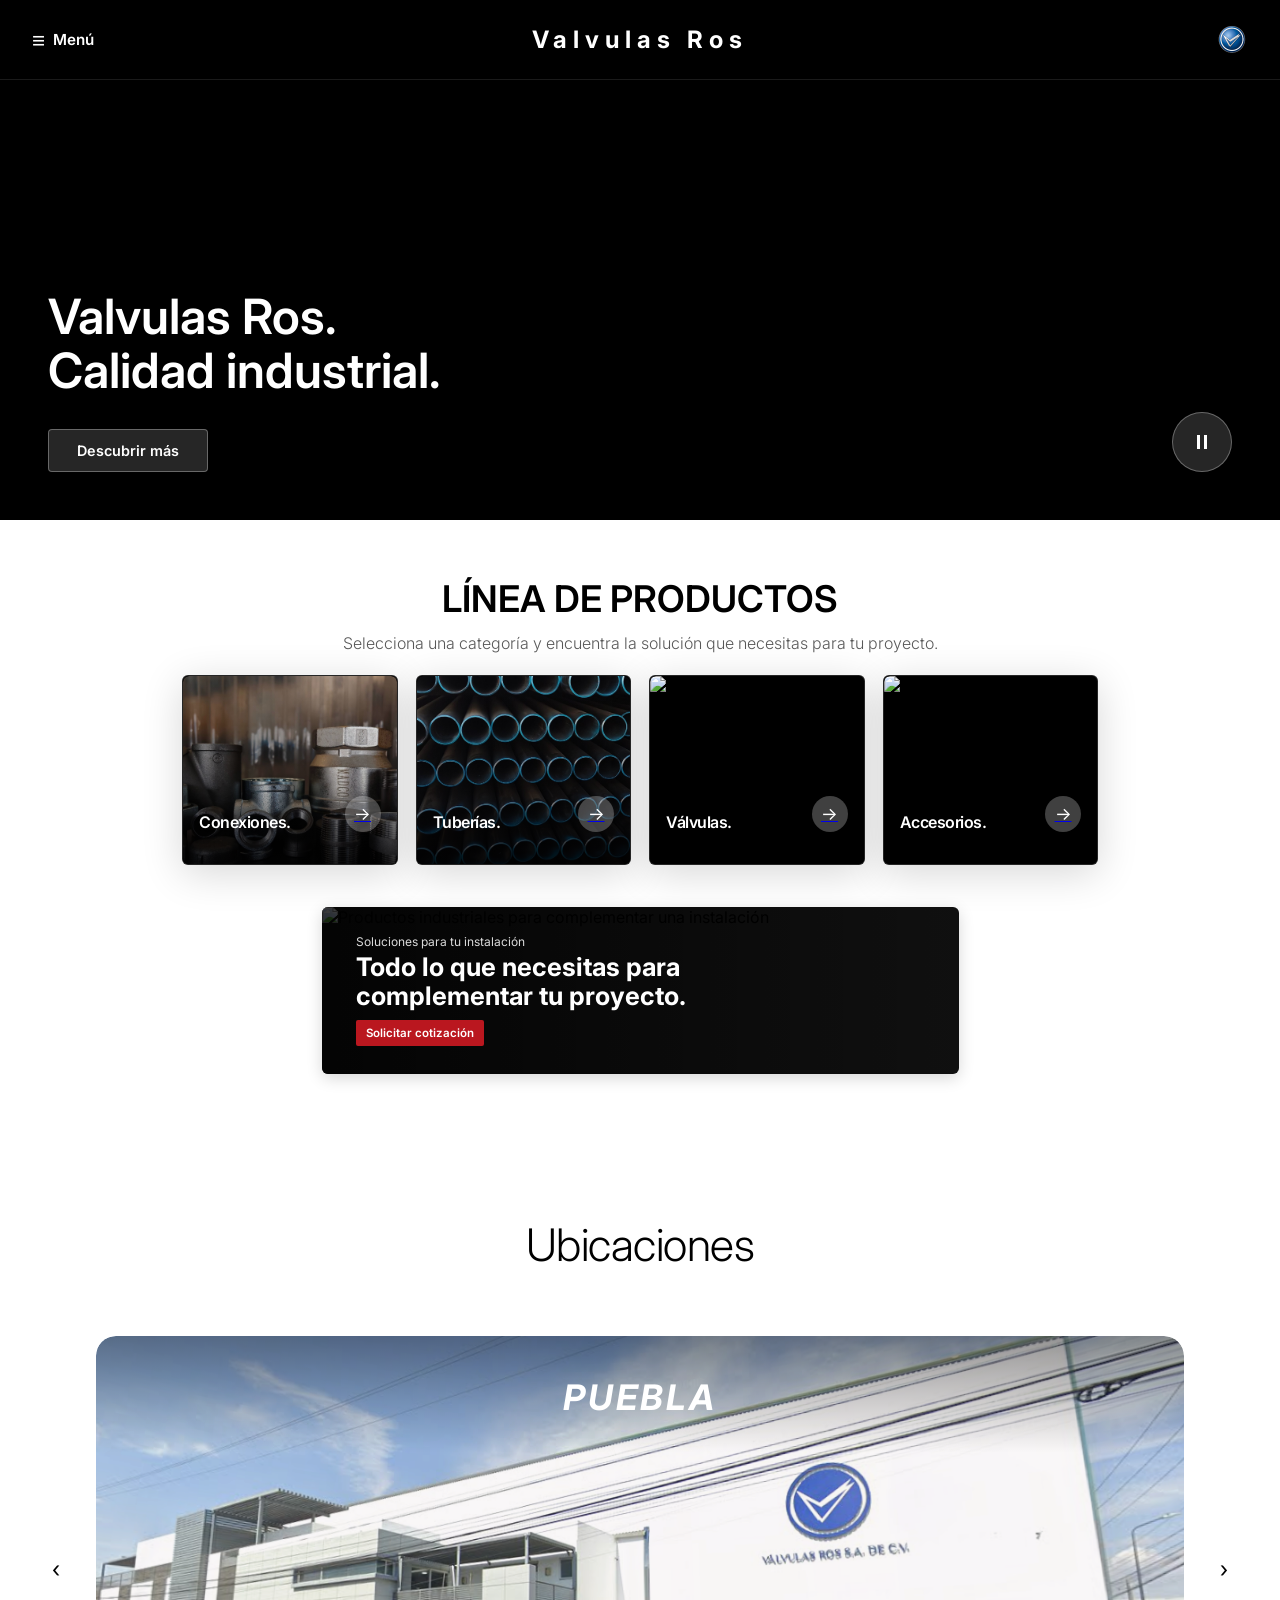
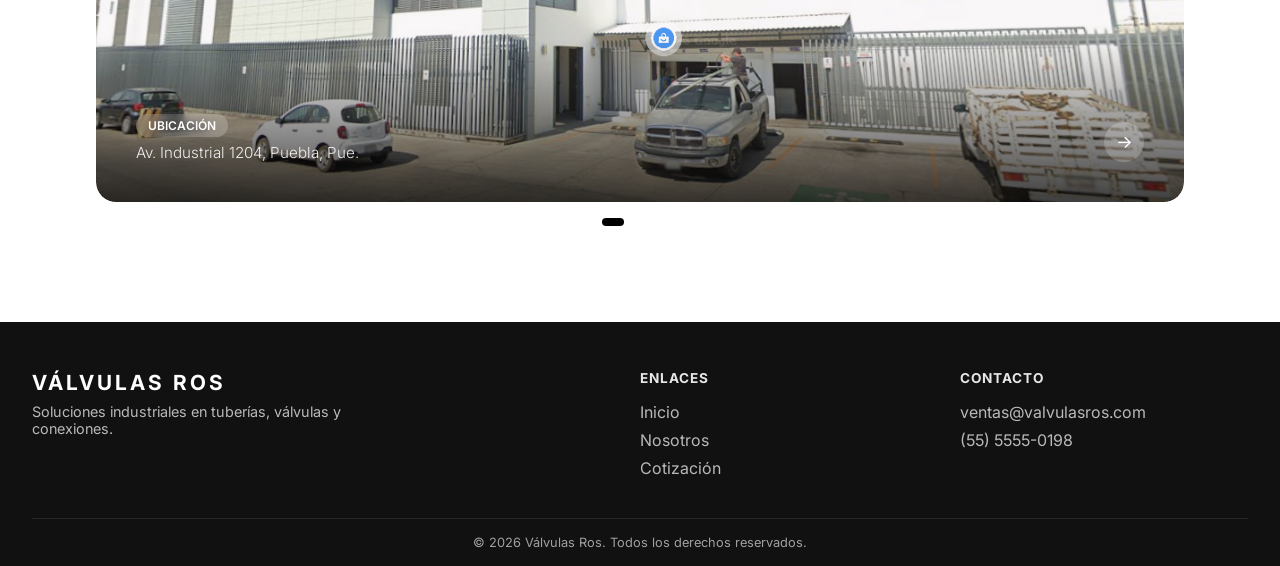
==== index.html @ 3d75f139 "act6" ====
<!DOCTYPE html>
<html lang="es">
<head>
    <!-- Configuración básica del documento HTML -->
    <meta charset="UTF-8">
    <meta name="viewport" content="width=device-width, initial-scale=1.0">
    <title>Válvulas Ros | Tuberías, Válvulas y Conexiones Industriales</title>

    <!-- SEO: descripción que aparece en resultados de búsqueda -->
    <meta name="description" content="Válvulas Ros: proveedor de tuberías, válvulas, bridas y conexiones industriales en PVC, acero al carbón, acero inoxidable, cobre y galvanizado. Sucursales en Puebla, Querétaro, Guadalajara y CDMX.">
    
    <!-- Preconexiones a Google Fonts para mejorar velocidad de carga -->
    <link rel="preconnect" href="https://fonts.googleapis.com">
    <link rel="preconnect" href="https://fonts.gstatic.com" crossorigin>
    
    <!-- Importa la fuente Inter en varios pesos (300, 400, 600, 700) -->
    <link href="https://fonts.googleapis.com/css2?family=Inter:wght@300;400;600;700&display=swap" rel="stylesheet">
    
    <!-- Vinculación del archivo CSS principal con estilos personalizados -->
    <link rel="stylesheet" href="css/styles.css">
</head>
<body>

    <!-- ========== BARRA DE NAVEGACIÓN FLOTANTE ========== -->
    <!-- Contiene menú lateral, logo central y botón de tema oscuro -->
    <nav class="porsche-navbar">
        <!-- Sección izquierda: botón para abrir el menú lateral -->
        <div class="nav-left">
            <button id="menu-open-btn" class="porsche-menu-btn" aria-label="Abrir menú">
                <span class="menu-text">Menú</span>
            </button>
        </div>

        <!-- Sección central: logo/nombre de la empresa (enlaza siempre al inicio) -->
        <div class="nav-center">
            <a href="index.html" class="porsche-main-logo">Valvulas Ros</a>
        </div>

        <!-- Sección derecha: botón para cambiar entre tema claro/oscuro -->
        <div class="nav-right">
            <button id="theme-toggle" class="porsche-btn-toggle" aria-label="Cambiar tema">
    <img src="images/logo_simple.png" alt="" class="theme-icon">
</button>
        </div>
    </nav>

    <!-- ========== MENÚ LATERAL DESPLEGABLE ========== -->
    <!-- Se abre desde la izquierda, incluye categorías de modelos y servicios -->
    <div id="porsche-sidebar" class="porsche-sidebar-wrapper">
        <!-- Fondo oscuro semi-transparente detrás del menú -->
        <div id="sidebar-overlay" class="sidebar-overlay"></div>
        
        <!-- Contenedor principal del menú lateral -->
        <div class="sidebar-content">
            <!-- Encabezado con botón para cerrar el menú -->
            <div class="sidebar-header">
                <button id="menu-close-btn" class="porsche-close-btn" aria-label="Cerrar menú">&times;</button>
            </div>
            
            <!-- Navegación con menú expandible minimalista -->
            <nav class="sidebar-navigation">
                <ul class="sidebar-menu-list">                    
                    <!-- Menú Principal: MARCAS -->
                    <li class="menu-item-parent">
                        <button class="menu-parent-btn" data-submenu="marcas" aria-expanded="false" aria-controls="submenu-marcas">
                            <span class="menu-parent-text">MARCAS</span>
                            <span class="menu-arrow">›</span>
                        </button>
                        <ul class="submenu" id="submenu-marcas">
                            <li><a href="marcas.html" class="submenu-link">Ver todas</a></li>
                        </ul>
                    </li>
                    
                    <!-- Menú Principal: EMPRESA -->
                    <li class="menu-item-parent">
                        <button class="menu-parent-btn" data-submenu="empresa" aria-expanded="false" aria-controls="submenu-empresa">
                            <span class="menu-parent-text">EMPRESA</span>
                            <span class="menu-arrow">›</span>
                        </button>
                        <ul class="submenu" id="submenu-empresa">
                            <li><a href="nosotros.html" class="submenu-link">Quiénes Somos</a></li>
                            <li><a href="index.html" class="submenu-link">Ubicaciones</a></li>
                        </ul>
                    </li>
                </ul>
            </nav>
        </div>
    </div>

    <!-- ========== SECCIÓN HÉROE (BANNER PRINCIPAL) ========== -->
    <!-- Video compacto con contenido superpuesto para conservar visible el catálogo -->
    <main class="hero-section">
        <!-- Video de fondo que se reproduce en bucle -->
        <video autoplay muted loop playsinline class="hero-video">
            <source src="videos/hero-video.mp4" type="video/mp4">
            Tu navegador no soporta videos.
        </video>
        
        <!-- Capa superpuesta con contenido y controles -->
        <div class="hero-overlay">
            <!-- Contenido principal: título y botón call-to-action -->
            <div class="hero-content-left">
                <h1 class="hero-title">Valvulas Ros.<br>Calidad industrial.</h1>
                <!-- Es un <a>, no un <button>, porque navega a otra página real (nosotros.html) -->
                <a href="nosotros.html" class="porsche-btn-secondary">Descubrir más</a>
            </div>

            <!-- Botón flotante para pausar/reproducir video -->
            <button id="video-control-btn" class="porsche-video-toggle" aria-label="Pausar video">
                <span class="pause-icon"></span>
            </button>
        </div>
    </main>

    <!-- ========== CATÁLOGO DE MATERIALES ========== -->
    <!-- Encabezado de sección inspirado en la referencia visual proporcionada -->
    <section class="sucursales-header">
        <h2 class="sucursales-title">LÍNEA DE PRODUCTOS</h2>
        <p class="sucursales-subtitle">Selecciona una categoría y encuentra la solución que necesitas para tu proyecto.</p>
    </section>

    <!-- Grid responsivo con tarjetas de sucursales -->
    <section class="porsche-grid-container">
        <!-- Tarjeta 1: Conexiones -->
        <article class="porsche-card" data-material="conexiones">
            <!-- Contenedor de imagen -->
            <div class="card-image-wrapper">
                <img src="images/conexiones2.jpg" alt="Conexiones" class="card-image">
            </div>
            <!-- Contenedor con título y enlace superpuesto -->
            <div class="card-overlay-content">
                <h3 class="card-title">Conexiones.</h3>
                <a href="catalogo.html?categoria=conexiones" class="card-link" aria-label="Ver catálogo de Conexiones">
                    <span class="circle-arrow">→</span>
                </a>
            </div>
        </article>

        <!-- Tarjeta 2: Tuberías -->
        <article class="porsche-card" data-material="tuberia">
            <div class="card-image-wrapper">
                <img src="images/Tuberia.jpg" alt="Tuberías" class="card-image">
            </div>
            <div class="card-overlay-content">
                <h3 class="card-title">Tuberías.</h3>
                <a href="catalogo.html?categoria=tuberia" class="card-link" aria-label="Ver catálogo de Tuberías">
                    <span class="circle-arrow">→</span>
                </a>
            </div>
        </article>

        <!-- Tarjeta 3: Válvulas -->
        <article class="porsche-card" data-material="valvulas">
            <div class="card-image-wrapper">
                <img src="images/valvulas.jpg" alt="Válvulas" class="card-image">
            </div>
            <div class="card-overlay-content">
                <h3 class="card-title">Válvulas.</h3>
                <a href="catalogo.html?categoria=valvulas" class="card-link" aria-label="Ver catálogo de Válvulas">
                    <span class="circle-arrow">→</span>
                </a>
            </div>
        </article>

        <!-- Tarjeta 4: Accesorios -->
        <article class="porsche-card" data-material="accesorios">
            <div class="card-image-wrapper">
                <img src="images/accesorios.jpg" alt="Accesorios" class="card-image">
            </div>
            <div class="card-overlay-content">
                <h3 class="card-title">Accesorios.</h3>
                <a href="catalogo.html?categoria=accesorios" class="card-link" aria-label="Ver catálogo de Accesorios">
                    <span class="circle-arrow">→</span>
                </a>
            </div>
        </article>
    </section>

    <!-- ========== BANNER CENTRAL ========== -->
    <!-- La proporción coincide con la imagen final solicitada: 637 x 167 px -->
    <section class="catalog-promo" aria-label="Promoción de productos industriales">
        <img src="images/Banner.jpg" alt="Productos industriales para complementar una instalación" class="catalog-promo-image">
        <div class="catalog-promo-content">
            <p class="catalog-promo-eyebrow">Soluciones para tu instalación</p>
            <h2 class="catalog-promo-title">Todo lo que necesitas para complementar tu proyecto.</h2>
            <a href="cotizacion.html" class="catalog-promo-link">Solicitar cotización</a>
        </div>
    </section>

    <!-- ========== SECCIÓN DE SUCURSALES (CARRUSEL CON HOVER VIDEO) ========== -->
    <!-- Una tarjeta a la vez, en una sola línea, con flechas controladas por el usuario -->
    <!-- (antes era una grilla 2x2; ver .journey-carousel en styles.css sección 6) -->
    <section class="journey-section">
        <!-- Título principal de la sección -->
        <h2 class="journey-title">Ubicaciones</h2>
        
        <!-- ========== CARRUSEL: flecha izquierda + ventana + flecha derecha ==========
             .journey-viewport recorta lo que no se ve; .journey-grid es el riel
             que JS desliza (translateX) para mostrar una sucursal a la vez. -->
        <div class="journey-carousel">
            <!-- Flecha "anterior": el control lo maneja el usuario, no hay autoplay -->
            <button type="button" id="journey-prev" class="journey-carousel-arrow" aria-label="Sucursal anterior">‹</button>

            <div class="journey-viewport">
                <div class="journey-grid" id="journey-track">
            <!-- Tarjeta 1: Puebla -->
            <article class="journey-card" data-sucursal="PUEBLA">
                <!-- Imagen estática -->
                <img src="images/VRP.png" alt="Puebla" class="journey-media journey-img">
                <!-- Video que aparece en hover -->
                <video src="https://assets.mixkit.co/videos/preview/mixkit-sports-car-driving-in-the-city-at-night-42144-large.mp4" muted loop playsinline class="journey-media journey-vid"></video>
                
                <!-- Capa de contenido con degradado oscuro -->
                <div class="journey-overlay">
                    <h3 class="journey-model">Puebla</h3>
                    <div class="journey-bottom">
                        <div class="journey-text-content">
                            <span class="journey-badge">UBICACIÓN</span>
                            <p>Av. Industrial 1204, Puebla, Pue.</p>
                        </div>
                        <span class="circle-arrow-small">→</span>
                    </div>
                </div>
            </article>

            <!-- Tarjeta 2: Querétaro -->
            <article class="journey-card" data-sucursal="QUERETARO">
                <img src="images/VRQ.png" alt="Querétaro" class="journey-media journey-img">
                <video src="https://assets.mixkit.co/videos/preview/mixkit-driving-a-car-on-a-mountain-road-42526-large.mp4" muted loop playsinline class="journey-media journey-vid"></video>
                
                <div class="journey-overlay">
                    <h3 class="journey-model">Querétaro</h3>
                    <div class="journey-bottom">
                        <div class="journey-text-content">
                            <span class="journey-badge">UBICACIÓN</span>
                            <p>Blvd. Bernardo Quintana 850, Qro.</p>
                        </div>
                        <span class="circle-arrow-small">→</span>
                    </div>
                </div>
            </article>

            <!-- Tarjeta 3: Guadalajara -->
            <article class="journey-card" data-sucursal="GUADALAJARA">
                <img src="images/VRG.png" alt="Guadalajara" class="journey-media journey-img">
                <video src="https://assets.mixkit.co/videos/preview/mixkit-car-driving-on-a-road-through-the-forest-27041-large.mp4" muted loop playsinline class="journey-media journey-vid"></video>
                
                <div class="journey-overlay">
                    <h3 class="journey-model">Guadalajara</h3>
                    <div class="journey-bottom">
                        <div class="journey-text-content">
                            <span class="journey-badge">UBICACIÓN</span>
                            <p>Av. López Mateos Sur 2375, Jal.</p>
                        </div>
                        <span class="circle-arrow-small">→</span>
                    </div>
                </div>
            </article>

            <!-- Tarjeta 4: CDMX -->
            <article class="journey-card" data-sucursal="CDMX">
                <img src="images/VRM.png" alt="Ciudad de México" class="journey-media journey-img">
                <video src="videos/bridas-preview.mp4" muted loop playsinline class="journey-media journey-vid"></video>
                
                <div class="journey-overlay">
                    <h3 class="journey-model">CDMX</h3>
                    <div class="journey-bottom">
                        <div class="journey-text-content">
                            <span class="journey-badge">UBICACIÓN</span>
                            <p>Eje Central Lázaro Cárdenas 320</p>
                        </div>
                        <span class="circle-arrow-small">→</span>
                    </div>
                </div>
            </article>
                </div>
            </div>

            <!-- Flecha "siguiente" -->
            <button type="button" id="journey-next" class="journey-carousel-arrow" aria-label="Siguiente sucursal">›</button>
        </div>

        <!-- Puntos indicadores: muestran cuál sucursal se está viendo y
             también permiten saltar directo a ella con un clic -->
        <div class="journey-dots" id="journey-dots"></div>
    </section>

    <!-- ========== VISTA DE DETALLES (INICIALMENTE OCULTA) ========== -->
    <!-- Se muestra cuando el usuario hace clic en una tarjeta de producto: diseño automotriz minimalista -->
    <section id="porsche-details-view" class="porsche-details-container hidden">
        <!-- Botón para volver al catálogo -->
        <button id="back-btn" class="back-link">← Volver al catálogo</button>
        
        <!-- Contenedor principal: imagen + info (layout automotriz) -->
        <div class="details-content">
            <!-- Caja de imagen del producto seleccionado -->
            <div class="details-image-box">
                <img id="detail-img" src="" alt="Sucursal seleccionada">
            </div>
            
            <!-- Información técnica y especificaciones -->
            <div class="details-info">
                <!-- Título del producto -->
                <h2 id="detail-title">Nombre de la Sucursal</h2>
                
                <!-- Sección de localización: dirección + mapa -->
                <div class="location-section">
                    <h3>Ubicación</h3>
                    <p id="detail-address" class="location-address">Dirección</p>
                    <!-- Mapa embebido de Google Maps -->
                    <iframe id="location-map" 
                            class="location-map"
                            src="" 
                            allowfullscreen="" 
                            loading="lazy" 
                            referrerpolicy="no-referrer-when-downgrade"
                            title="Ubicación de sucursal">
                    </iframe>
                </div>
                
                <hr class="porsche-divider">
                
                <!-- Información de contacto -->
                <h3>Información de Contacto</h3>
                <ul class="specs-list">
                    <li><strong>Teléfono:</strong> <span id="spec-phone">-</span></li>
                    <li><strong>Horario:</strong> <span id="spec-hours">-</span></li>
                    <li><strong>Cobertura:</strong> <span id="spec-coverage">-</span></li>
                </ul>
                <button class="porsche-btn-primary button-margin-top">Solicitar cotización</button>
            </div>
        </div>
    </section>

    <!-- ========== FOOTER (pie de página, compartido por todas las páginas) ========== -->
    <footer class="site-footer">
        <div class="footer-content">
            <!-- Marca y tagline -->
            <div class="footer-brand">
                <p class="footer-logo">VÁLVULAS ROS</p>
                <p class="footer-tagline">Soluciones industriales en tuberías, válvulas y conexiones.</p>
            </div>

            <!-- Enlaces de navegación rápida -->
            <div class="footer-column">
                <h4>Enlaces</h4>
                <ul>
                    <li><a href="index.html">Inicio</a></li>
                    <li><a href="nosotros.html">Nosotros</a></li>
                    <li><a href="cotizacion.html">Cotización</a></li>
                </ul>
            </div>

            <!-- Datos de contacto general -->
            <div class="footer-column">
                <h4>Contacto</h4>
                <ul>
                    <li><a href="mailto:ventas@valvulasros.com">ventas@valvulasros.com</a></li>
                    <li><a href="tel:+525555550198">(55) 5555-0198</a></li>
                </ul>
            </div>
        </div>

        <!-- Línea de copyright con año dinámico (ver main.js) -->
        <div class="footer-bottom">
            <p>&copy; <span id="footer-year"></span> Válvulas Ros. Todos los derechos reservados.</p>
        </div>
    </footer>

    <!--
        Scripts al final del body para no bloquear el renderizado de la página.
        main.js: compartido por todas las páginas (navbar, sidebar, tema).
        home.js: exclusivo de esta página (catálogo de sucursales, video hero).
    -->
    <script src="js/main.js"></script>
    <script src="js/home.js"></script>

</body>
</html>
---- css/styles.css ----
/* ==========================================================================
   1. VARIABLES Y CONFIGURACIÓN BASE
   ========================================================================== */

/* Variables CSS personalizadas que definen los colores, espacios y transiciones
   Cambian automáticamente en modo oscuro */
:root {
    /* ========== COLORES PORSCHE DESIGN SYSTEM ========== */
    /* Colores principales: fondo y texto */
    --porsche-bg: #ffffff;              /* Color de fondo en modo claro */
    --porsche-text: #000000;            /* Color de texto en modo claro */
    --porsche-primary: #000000;         /* Color primario (botones, bordes) */
    --porsche-secondary: #ffffff;       /* Color secundario (acentos) */
    
    /* Colores grises para elementos secundarios */
    --porsche-gray-light: #f5f5f7;      /* Gris muy claro para fondos */
    --porsche-gray-dark: #111111;       /* Gris oscuro para énfasis */
    --porsche-border: rgba(255, 255, 255, 0.15); /* Borde para tarjetas */
    
    /* Colores Semánticos - Porsche Design System */
    --p-color-info: hsl(228 83.2% 51%); /* Azul informativo */
    --p-color-success: hsl(115 77.5% 27.8%); /* Verde éxito */
    --p-color-warning: hsl(28 97.7% 34.1%); /* Naranja advertencia */
    --p-color-error: hsl(357 78% 41%); /* Rojo error */
    
    /* ========== TIPOGRAFÍA PORSCHE ========== */
    /* Fuente oficial Porsche Next (fallback a Inter) */
    --p-font-porsche-next: "Porsche Next", "Inter", -apple-system, BlinkMacSystemFont, "Segoe UI", sans-serif;
    --p-font-sans: var(--p-font-porsche-next);
    --p-font-weight-normal: 400;
    --p-font-weight-semibold: 600;
    --p-font-weight-bold: 700;
    
    /* Escala de tipografía responsiva - Porsche Design System */
    --p-typescale-2xs: 0.75rem;         /* 12px */
    --p-typescale-xs: 0.875rem;         /* 14px */
    --p-typescale-sm: 1rem;             /* 16px */
    --p-typescale-md: clamp(1.13rem, 0.21vw + 1.08rem, 1.33rem);
    --p-typescale-lg: clamp(1.27rem, 0.51vw + 1.16rem, 1.78rem);
    --p-typescale-xl: clamp(1.42rem, 0.94vw + 1.23rem, 2.37rem);
    --p-typescale-2xl: clamp(1.6rem, 1.56vw + 1.29rem, 3.16rem);
    
    /* ========== ESPACIADO PORSCHE (FLUIDO Y ESTÁTICO) ========== */
    /* Espaciado fluido - se adapta al tamaño de pantalla */
    --p-spacing-fluid-xs: clamp(4px, 0.25vw + 3px, 8px);
    --p-spacing-fluid-sm: clamp(8px, 0.5vw + 6px, 16px);
    --p-spacing-fluid-md: clamp(16px, 1.25vw + 12px, 36px);
    --p-spacing-fluid-lg: clamp(32px, 2.75vw + 23px, 76px);
    --p-spacing-fluid-xl: clamp(48px, 3vw + 38px, 96px);
    
    /* Espaciado estático - tamaños fijos */
    --p-spacing-static-2xs: 1px;
    --p-spacing-static-xs: 4px;
    --p-spacing-static-sm: 8px;
    --p-spacing-static-md: 16px;
    --p-spacing-static-lg: 32px;
    --p-spacing-static-xl: 48px;
    --p-spacing-static-2xl: 80px;
    
    /* Compatibilidad - nombres anteriores */
    --porsche-spacing-sm: var(--p-spacing-static-sm);
    --porsche-spacing-md: var(--p-spacing-static-md);
    --porsche-spacing-lg: var(--p-spacing-static-lg);
    --porsche-spacing-xl: var(--p-spacing-static-xl);
    
    /* ========== BORDER RADIUS PORSCHE ========== */
    --p-radius-xs: 2px;
    --p-radius-sm: 4px;
    --p-radius-md: 6px;
    --p-radius-lg: 8px;
    --p-radius-xl: 12px;
    --p-radius-2xl: 16px;
    --p-radius-3xl: 24px;
    --p-radius-4xl: 32px;
    --p-radius-full: 9999px;            /* Más compatible que calc(infinity * 1px) */

    /* ========== GRISES DE TEXTO SECUNDARIO ========== */
    --porsche-text-muted: #888888;      /* Gris usado en precios, categorías, etc. */

    /* ========== ESCALA DE Z-INDEX (evita magic numbers dispersos) ========== */
    --z-navbar: 100;
    --z-sidebar-overlay: 199;
    --z-sidebar: 200;
    --z-sidebar-content: 201;
    
    /* ========== EFECTOS VISUALES PORSCHE ========== */
    /* Blur para efecto frosted glass */
    --p-blur-frosted: blur(32px);
    
    /* Sombras Porsche Design System */
    --p-shadow-sm: 0px 3px 8px rgba(0, 0, 0, 0.16);
    --p-shadow-md: 0px 4px 16px rgba(0, 0, 0, 0.16);
    --p-shadow-lg: 0px 8px 40px rgba(0, 0, 0, 0.16);
    
    /* ========== MOTION / ANIMACIONES PORSCHE ========== */
    /* Duraciones estándar */
    --p-duration-sm: 0.25s;
    --p-duration-md: 0.4s;
    --p-duration-lg: 0.6s;
    --p-duration-xl: 1.2s;
    
    /* Easing functions profesionales */
    --p-ease-in-out: cubic-bezier(0.25, 0.1, 0.25, 1);
    --p-ease-in: cubic-bezier(0, 0, 0.2, 1);
    --p-ease-out: cubic-bezier(0.4, 0, 0.5, 1);
    
    /* Transición personalizada */
    --porsche-transition: all var(--p-duration-md) var(--p-ease-in-out);
}

/* Modo oscuro: invierte colores cuando la clase dark-mode está activa en body */
body.dark-mode {
    --porsche-bg: #000000;              /* Fondo oscuro */
    --porsche-text: #ffffff;            /* Texto blanco */
    --porsche-primary: #ffffff;         /* Primario blanco */
    --porsche-secondary: #000000;       /* Secundario negro */
    --porsche-gray-light: #111111;      /* Grises invertidos */
    --porsche-gray-dark: #f5f5f7;
    --porsche-border: rgba(255, 255, 255, 0.2); /* Borde más visible en oscuro */
    
    /* Colores Semánticos en Modo Oscuro */
    --p-color-info: hsl(210 100% 54.5%); /* Azul más claro */
    --p-color-success: hsl(157 84.9% 41.6%); /* Verde más claro */
    --p-color-warning: hsl(28 90.2% 56.1%); /* Naranja más claro */
    --p-color-error: hsl(0 96.9% 62%); /* Rojo más claro */
}

/* Reset global: elimina márgenes y padding por defecto */
* {
    box-sizing: border-box;             /* Incluye padding y border en el tamaño */
    margin: 0;                          /* Sin margen externo */
    padding: 0;                         /* Sin margen interno */
}

/* Estilos generales del body */
body {
    font-family: var(--p-font-sans); /* Usa Porsche Next */
    font-weight: var(--p-font-weight-normal);
    background-color: var(--porsche-bg); /* Fondo que cambia con tema */
    color: var(--porsche-text);         /* Texto que cambia con tema */
    transition: background-color var(--p-duration-md) var(--p-ease-in-out), 
                color var(--p-duration-md) var(--p-ease-in-out); /* Transición Porsche */
    word-wrap: break-word;              /* Ajusta palabras largas */
    word-break: break-word;             /* Quiebra palabras si es necesario */
    overflow-x: auto;                   /* Permite scroll si es absolutamente necesario */
}

/* Clase auxiliar para ocultar elementos */
.hidden {
    display: none !important;           /* Oculta cualquier elemento */
}

/* Los botones no heredan la tipografía por defecto del navegador: la forzamos */
button {
    font-family: inherit;
    font-size: inherit;
    color: inherit;
}

/* Estado de foco visible y consistente para navegación por teclado (accesibilidad) */
button:focus-visible,
a:focus-visible {
    outline: 2px solid var(--p-color-info);
    outline-offset: 2px;
    border-radius: var(--p-radius-xs);
}

/* Reset universal: box-sizing y propiedades base para mejor zoom scaling */
*,
*::before,
*::after {
    box-sizing: border-box;             /* Incluye padding/border en width/height */
    margin: 0;
    padding: 0;
}

/* Respeta la preferencia del usuario de reducir animaciones */
@media (prefers-reduced-motion: reduce) {
    *,
    *::before,
    *::after {
        animation-duration: 0.01ms !important;
        animation-iteration-count: 1 !important;
        transition-duration: 0.01ms !important;
        scroll-behavior: auto !important;
    }
}

/* ==========================================================================
   2. NAVBAR PREMIUM FLOTANTE
   ========================================================================== */

/* Barra de navegación: siempre visible en la parte superior */
.porsche-navbar {
    position: fixed;                    /* Se queda fija aunque se haga scroll */
    top: 0;                             /* En el tope de la pantalla */
    left: 0;
    width: 100%;                        /* Ancho completo */
    min-height: clamp(60px, 10vw, 80px); /* Alto fluido con límites */
    display: flex;                      /* Distribución horizontal */
    justify-content: space-between;     /* Espacio entre secciones izq/der */
    align-items: center;                /* Centrado vertical */
    padding: clamp(0.5rem, 2vw, 1rem) var(--porsche-spacing-lg); /* Padding fluido */
    /* Efecto glassmorphism: fondo semi-transparente + blur */
    background: rgba(0, 0, 0, 0.4);
    backdrop-filter: blur(12px);        /* Efecto de vidrio borroso */
    border-bottom: 1px solid rgba(255, 255, 255, 0.1); /* Borde sutil */
    z-index: var(--z-navbar);           /* Por encima de otros elementos */
    transition: background-color var(--p-duration-md) var(--p-ease-in-out);
}

/* Secciones de la navbar: izquierda y derecha */
.nav-left, .nav-right {
    flex: 1;                            /* Ancho igual para ambas */
    display: flex;                      /* Contenedor flex */
    align-items: center;                /* Centrado vertical */
}

/* Sección central: logo */
.nav-center {
    flex: 2;                            /* Doble ancho que izq/der */
    display: flex;
    justify-content: center;            /* Centrado horizontal */
}

/* Botón de menú en la navbar */
.porsche-menu-btn {
    background: none;                   /* Sin fondo */
    border: none;                       /* Sin borde */
    color: #ffffff;                     /* Texto blanco */
    font-size: 0.95rem;                 /* Tamaño de fuente pequeño */
    font-weight: 600;                   /* Más grueso */
    cursor: pointer;                    /* Cursor clickeable */
    display: flex;                      /* Alineación interna */
    align-items: center;
    gap: 8px;                           /* Espacio entre ícono y texto */
}

/* Ícono de hamburguesa antes del texto */
.porsche-menu-btn::before {
    content: "≡";                       /* Ícono de menú */
    font-size: 1.4rem;                  /* Más grande que el texto */
}

/* Logo principal de la empresa (es un <a> que enlaza al inicio, por eso quita el subrayado) */
.porsche-main-logo {
    color: #ffffff;                     /* Blanco */
    text-decoration: none;              /* Quita el subrayado propio de los enlaces */
    font-weight: 700;                   /* Muy grueso */
    font-size: 1.5rem;                  /* Tamaño grande */
    letter-spacing: 6px;                /* Espaciado amplio entre letras */
}

/* Botón para cambiar entre tema claro/oscuro */
.porsche-btn-toggle {
    background: none;
    border: none;
    font-size: 1.2rem;                  /* tamaño del emoji */
    cursor: pointer;
    color: #ffffff;
    margin-left: auto;
}

.theme-icon {
    width: 32px;
    height: 32px;
    display: block;
}

/* ==========================================================================
   3. SIDEBAR MENÚ (Menú lateral deslizable)
   ========================================================================== */

/* Contenedor wrapper del sidebar */
.porsche-sidebar-wrapper {
    position: fixed;                    /* Cubre toda la pantalla */
    top: 0;
    left: 0;                            /* Siempre en pantalla */
    width: 100%;
    height: 100%;
    z-index: var(--z-sidebar);          /* Por encima de la navbar */
    pointer-events: none;               /* No interfiere si está inactivo */
}

/* Cuando está activo, activa el overlay y el contenido */
.porsche-sidebar-wrapper.active {
    pointer-events: auto;               /* Interactivo cuando está abierto */
}

/* Fondo oscuro semi-transparente detrás del menú con efecto glassmorphism */
.sidebar-overlay {
    position: absolute;
    width: 100%;
    height: 100%;
    background: rgba(0, 0, 0, 0);      /* Transparente inicialmente */
    backdrop-filter: blur(0px);         /* Sin blur inicialmente */
    transition: background-color var(--p-duration-md) var(--p-ease-in-out),
                backdrop-filter var(--p-duration-md) var(--p-ease-in-out); /* Transición suave */
}

/* Overlay activo: oscurece y aplica blur */
.porsche-sidebar-wrapper.active .sidebar-overlay {
    background: rgba(0, 0, 0, 0.75);    /* Oscuridad más profunda en ambos temas */
    backdrop-filter: blur(10px);        /* Blur pronunciado */
}

/* Contenido principal del sidebar con fondo blanco fijo */
.sidebar-content {
    position: absolute;
    top: 0;
    left: -100%;                        /* Fuera inicialmente */
    width: clamp(280px, 350px, 90vw);   /* Ancho fluido con límites */
    max-width: 350px;                   /* Máximo para que no sea demasiado grande */
    height: 100%;
    /* Fondo blanco fijo sin glasmorphism */
    background: #ffffff;                /* Blanco sólido profesional */
    border-right: 2px solid rgba(0, 0, 0, 0.1); /* Borde sutil */
    padding: var(--porsche-spacing-lg); /* Espacio interno */
    display: flex;
    flex-direction: column;             /* Elementos apilados verticalmente */
    box-shadow: -20px 0 60px rgba(0, 0, 0, 0.2); /* Sombra suave */
    z-index: var(--z-sidebar-content);  /* Por encima del overlay */
    transition: left var(--p-duration-lg) var(--p-ease-in-out),
                transform var(--p-duration-lg) var(--p-ease-in-out); /* Animación fluida */
}

/* Asegura que el sidebar no se expanda más allá de lo necesario */
.sidebar-content {
    max-width: 350px;                   /* Máximo ancho también */
    min-width: 280px;                   /* Mínimo ancho para usabilidad */
}

/* En modo oscuro: mantiene el mismo blanco fijo */
body.dark-mode .sidebar-content {
    background: #ffffff;                /* Blanco siempre */
    border-right: 2px solid rgba(0, 0, 0, 0.1);
}

/* Cuando el sidebar está activo, desliza el contenido */
.porsche-sidebar-wrapper.active .sidebar-content {
    left: 0;                            /* Entra completamente */
    transform: translateX(0);           /* Sin desplazamiento */
}

/* Encabezado del sidebar con botón de cerrar */
.sidebar-header {
    display: flex;
    justify-content: flex-end;          /* Botón a la derecha */
    margin-bottom: var(--porsche-spacing-lg);
    padding-bottom: var(--porsche-spacing-md);
    border-bottom: 1px solid rgba(255, 255, 255, 0.1); /* Separación sutil */
    flex-shrink: 0;                     /* No se encoge con zoom */
}

/* Botón X para cerrar el menú */
.porsche-close-btn {
    background: none;
    border: none;
    font-size: 2rem;                    /* Ícono grande */
    color: #000000;                     /* Texto negro fijo */
    cursor: pointer;
}

/* Lista del menú: sin estilos de lista por defecto */
.sidebar-menu-list {
    list-style: none;                   /* Elimina puntos */
}

/* Categorías de menú (Modelos, Servicios, etc.) */
.menu-category {
    font-size: 0.8rem;                  /* Muy pequeño */
    text-transform: uppercase;          /* Todo mayúsculas */
    letter-spacing: 2px;                /* Espaciado entre letras */
    color: #000000;                     /* Negro fijo */
    opacity: 0.6;                       /* Ligeramente transparente */
    margin-bottom: var(--porsche-spacing-sm);
}

/* ===== MENÚ EXPANDIBLE CON SUBMENÚS ===== */

/* Elemento padre del menú con submenú */
.menu-item-parent {
    display: flex;
    flex-direction: column;             /* Botón encima, submenú debajo */
    margin-bottom: var(--porsche-spacing-lg);
    border-bottom: 1px solid rgba(0, 0, 0, 0.1); /* Línea divisoria sutil negra */
}

/* Botón principal que abre/cierra submenú */
.menu-parent-btn {
    background: none;
    border: none;
    width: 100%;
    padding: 14px 0;
    color: #000000;                     /* Texto negro fijo */
    font-size: 0.95rem;
    font-weight: 700;                   /* Más grueso */
    text-transform: uppercase;          /* Todo mayúsculas */
    letter-spacing: 1px;                /* Espaciado entre letras */
    text-align: left;                   /* Texto alineado izquierda */
    cursor: pointer;
    display: flex;
    justify-content: space-between;     /* Texto izq, flecha der */
    align-items: center;
    transition: all var(--p-duration-md) var(--p-ease-in-out);
}

/* Hover: destaca el botón principal */
.menu-parent-btn:hover {
    padding-left: 6px;
    opacity: 0.7;
}

/* Flecha minimalista */
.menu-arrow {
    display: inline-block;
    transition: transform var(--p-duration-md) var(--p-ease-in-out);
    font-size: 1.2rem;
    font-weight: 300;
    opacity: 0.6;                       /* Visible pero sutíl */
    color: #000000;                     /* Negra fija */
}

/* Flecha rotada cuando el menú está activo */
.menu-parent-btn.active .menu-arrow {
    transform: rotate(90deg);           /* Gira 90 grados */
    opacity: 1;                         /* Más visible */
}

/* Submenú: lista de elementos anidados */
.submenu {
    list-style: none;
    max-height: 0;                      /* Oculto inicialmente */
    overflow: hidden;                   /* Recorta el contenido */
    transition: max-height var(--p-duration-md) var(--p-ease-in-out), 
                opacity var(--p-duration-md) var(--p-ease-in-out); /* Animación suave */
    opacity: 0;                         /* Invisible */
    padding: 0;
}

/* Submenú visible cuando el padre está activo */
.menu-parent-btn.active ~ .submenu {
    max-height: 600px;                  /* Altura máxima para expandir */
    opacity: 1;                         /* Visible */
    padding: 8px 0;                     /* Espaciado */
}

/* Enlaces dentro del submenú */
.submenu-link {
    display: block;
    padding: 8px 0 8px 20px;            /* Indentado respecto al padre */
    color: #000000;                     /* Texto negro fijo */
    text-decoration: none;
    font-size: 0.9rem;
    font-weight: 400;                   /* Normal, no grueso */
    opacity: 0.7;                       /* Más tenue */
    transition: all var(--p-duration-md) var(--p-ease-in-out);
    border-left: 2px solid transparent; /* Borde izquierdo invisible */
}

/* Hover: destaca el link del submenú */
.submenu-link:hover {
    opacity: 1;                         /* Totalmente visible */
    padding-left: 26px;                 /* Más indentación */
    border-left-color: #000000;         /* Borde negro fijo */
}

/* Enlaces del menú */
.sidebar-menu-list li a {
    display: block;                     /* Ocupa todo el espacio */
    padding: 12px 0;                    /* Espacio arriba/abajo */
    color: #000000;                     /* Texto negro fijo */
    text-decoration: none;              /* Sin subrayado */
    font-size: 1.05rem;
    transition: padding-left 0.2s ease; /* Animación al hover */
}

/* Efecto hover: mueve el texto a la derecha */
.sidebar-menu-list li a:hover {
    padding-left: 8px;                  /* Indentación hacia la derecha */
    font-weight: 600;                   /* Más grueso */
}

/* ==========================================================================
   4. HERO SECCIÓN (Fondo de video pantalla completa)
   ========================================================================== */

/* Contenedor principal de la sección héroe */
.hero-section {
    position: relative;
    width: 100%;
    height: clamp(220px, 48vw, 520px);  /* Hero compacto para mostrar el catálogo */
    background-color: #000;             /* Negro si falla el video */
    overflow: hidden;                   /* Recorta el contenido sobrante */
}

/* Video de fondo: centrado y escalado */
.hero-video {
    position: absolute;
    top: 50%;
    left: 50%;
    width: 100%;
    height: 100%;
    object-fit: cover;                  /* Cubre todo sin deformarse */
    transform: translate(-50%, -50%);   /* Centra el video */
    z-index: 1;                         /* Debajo del contenido */
}

/* Overlay: capa con degradado oscuro para legibilidad */
.hero-overlay {
    position: absolute;
    inset: 0;                           /* Cubre todo */
    background: linear-gradient(to top, rgba(0, 0, 0, 0.7) 0%, transparent 40%); /* Oscuro abajo */
    display: flex;
    justify-content: space-between;     /* Contenido a la izquierda, botón a la derecha */
    align-items: flex-end;              /* Alineado al final */
    padding: var(--porsche-spacing-xl);
    z-index: 2;                         /* Encima del video */
}

/* Contenedor del título y botón */
.hero-content-left {
    color: #ffffff;
    max-width: 500px;                   /* Ancho máximo */
}

/* Título principal del héroe */
.hero-title {
    font-size: clamp(2rem, 1.8vw + 1.6rem, 3.5rem); /* Escala fluida en vez de tamaño fijo */
    font-weight: 600;                   /* Grueso */
    line-height: 1.1;                   /* Espaciado entre líneas */
    margin-bottom: var(--porsche-spacing-lg);
}

/* Botón secundario (con transparencia) */
/* Se usa tanto en <button> como en <a> (p.ej. el CTA "Descubrir más" que
   navega a nosotros.html), por eso incluye reglas típicas de enlace */
.porsche-btn-secondary {
    display: inline-block;              /* Necesario para que el padding funcione igual en <a> */
    background-color: rgba(255, 255, 255, 0.15); /* Blanco muy transparente */
    color: #ffffff;
    text-decoration: none;              /* Quita el subrayado si es un <a> */
    border: 1px solid rgba(255, 255, 255, 0.3); /* Borde sutil */
    padding: 12px 28px;                 /* Espaciado interno */
    font-size: 0.9rem;
    font-weight: 600;
    border-radius: 4px;
    cursor: pointer;
    backdrop-filter: blur(8px);         /* Efecto vidrio esmerilado */
    transition: var(--porsche-transition);
}

/* Hover: fondo blanco sólido */
.porsche-btn-secondary:hover {
    background-color: #ffffff;
    color: #000000;
}

/* Botón de pausa/reproducción del video */
.porsche-video-toggle {
    background: rgba(255, 255, 255, 0.15);
    border: 1px solid rgba(255, 255, 255, 0.3);
    width: clamp(40px, 8vw, 60px);      /* Escala fluida con zoom */
    height: clamp(40px, 8vw, 60px);     /* Escala fluida con zoom */
    aspect-ratio: 1;                    /* Mantiene forma cuadrada */
    border-radius: 50%;                 /* Forma circular */
    cursor: pointer;
    display: flex;
    align-items: center;
    justify-content: center;
    backdrop-filter: blur(8px);
    flex-shrink: 0;                     /* No se encoge con zoom */
}

/* Ícono de pausa (dos barras verticales) */
.porsche-video-toggle .pause-icon {
    display: flex;
    gap: 4px;                           /* Espacio entre barras */
}

/* Barras del ícono de pausa */
.porsche-video-toggle .pause-icon::before,
.porsche-video-toggle .pause-icon::after {
    content: "";
    display: block;
    width: 3px;
    height: 14px;
    background-color: #ffffff;
}

/* Transforma el ícono de pausa a play cuando está pausado */
.porsche-video-toggle.paused .pause-icon::before {
    transform: translateX(4px) rotate(45deg) scaleY(0.7); /* Rota hacia play */
}
.porsche-video-toggle.paused .pause-icon::after {
    transform: translateX(-2px) rotate(-45deg) scaleY(0.7);
}

/* ==========================================================================
   5. ENCABEZADO DE SUCURSALES (Sección de título antes del grid)
   ========================================================================== */

/* Contenedor del encabezado de sucursales */
.sucursales-header {
    text-align: center;
    padding: clamp(28px, 5vw, 56px) var(--porsche-spacing-lg) 18px;
    max-width: 900px;
    margin: 0 auto;
}

/* Título de la sección de sucursales */
.sucursales-title {
    font-size: clamp(1.55rem, 3vw, 2.3rem);
    font-weight: 600;
    margin-bottom: 10px;
    letter-spacing: 0;
    color: var(--porsche-text);
}

/* Subtítulo de la sección de sucursales */
.sucursales-subtitle {
    font-size: clamp(0.78rem, 1.5vw, 1rem);
    opacity: 0.65;
    max-width: 600px;
    margin: 0 auto;
    font-weight: 300;
    line-height: 1.6;
}

/* ==========================================================================

/* Contenedor principal de la grilla: 2 columnas grandes para diseño premium */
.porsche-grid-container {
    display: grid;
    grid-template-columns: repeat(4, minmax(0, 1fr));
    gap: clamp(8px, 1.6vw, 18px);       /* Separación compacta como la referencia */
    padding: 0 var(--porsche-spacing-lg) clamp(24px, 4vw, 42px);
    max-width: 980px;                   /* Mantiene las tarjetas contenidas */
    margin: 0 auto;                     /* Centrado */
    width: 100%;                        /* Ocupa todo lo disponible */
}

/* Tarjeta individual de producto: más grande para diseño premium */
.porsche-card {
    position: relative;
    background-color: #000000;
    border-radius: var(--p-radius-md);  /* Tarjetas compactas de catálogo */
    height: clamp(120px, 20vw, 190px);
    overflow: hidden;                   /* Recorta el contenido */
    display: flex;
    transition: var(--porsche-transition);
    cursor: pointer;
    border: 1px solid var(--porsche-border); /* Borde sutil elegante */
    box-shadow: var(--p-shadow-lg);    /* Sombra más profunda para presencia */
}

/* Efecto hover: levanta la tarjeta y mejora sombra */
.porsche-card:hover {
    transform: translateY(-6px);        /* Sube 6 píxeles */
    box-shadow: var(--p-shadow-lg);    /* Sombra más profunda en hover */
}

/* Contenedor de imagen */
.card-image-wrapper {
    width: 100%;
    height: 100%;
    border-radius: var(--p-radius-md);
    overflow: hidden;                   /* Recorta la imagen a los bordes redondeados */
}

/* Imagen de la tarjeta */
.card-image {
    width: 100%;
    height: 100%;
    object-fit: cover;                  /* Cubre sin deformarse */
    transition: var(--porsche-transition);
    border-radius: var(--p-radius-md);
}

/* Zoom al imagen al hover */
.porsche-card:hover .card-image {
    transform: scale(1.04);             /* Amplía 4% */
}

/* Contenido superpuesto (título y flecha) */
.card-overlay-content {
    position: absolute;
    bottom: 0;
    left: 0;
    width: 100%;
    height: 100%;
    background: linear-gradient(to top, rgba(0, 0, 0, 0.85) 0%, rgba(0, 0, 0, 0.3) 40%, transparent 100%);
    display: flex;
    justify-content: space-between;     /* Contenido a la izquierda, flecha a la derecha */
    align-items: flex-end;              /* Al final */
    padding: var(--porsche-spacing-lg) var(--porsche-spacing-md);
    z-index: 3;
}

/* Título dentro de la tarjeta */
.card-title {
    color: #ffffff;
    font-size: clamp(0.7rem, 1.5vw, 1rem);
    font-weight: 600;
    letter-spacing: -0.5px;
    margin: 0;
}

/* Ícono circular con flecha */
.circle-arrow {
    display: flex;
    align-items: center;
    justify-content: center;
    width: clamp(24px, 4vw, 36px);      /* Escala fluida */
    height: clamp(24px, 4vw, 36px);     /* Escala fluida */
    aspect-ratio: 1;                    /* Mantiene proporción cuadrada */
    border-radius: 50%;
    background-color: rgba(255, 255, 255, 0.25); /* Semi-transparente */
    color: #ffffff;
    font-size: clamp(0.95rem, 1.5vw, 1.1rem); /* Font-size fluido */
    transition: var(--porsche-transition);
}

/* Hover: fonda blanco sólido */
.porsche-card:hover .circle-arrow {
    background-color: #ffffff;
    color: #000000;
}

/* ==========================================================================\n+   5.1 BANNER CENTRAL DEL CATÁLOGO\n+   ========================================================================== */

/* Mantiene la proporción exacta de la imagen solicitada sin deformarla */
.catalog-promo {
    position: relative;
    width: min(637px, calc(100% - 32px));
    aspect-ratio: 637 / 167;
    margin: 0 auto clamp(32px, 6vw, 64px);
    overflow: hidden;
    border-radius: var(--p-radius-md);
    background-color: var(--porsche-gray-dark);
    box-shadow: var(--p-shadow-md);
}

.catalog-promo-image {
    width: 100%;
    height: 100%;
    display: block;
    object-fit: cover;
}

.catalog-promo::after {
    content: "";
    position: absolute;
    inset: 0;
    background: linear-gradient(90deg, rgba(0, 0, 0, 0.78), rgba(0, 0, 0, 0.08));
}

.catalog-promo-content {
    position: absolute;
    z-index: 1;
    inset: 0 auto 0 clamp(16px, 4vw, 34px);
    width: min(58%, 360px);
    display: flex;
    flex-direction: column;
    justify-content: center;
    align-items: flex-start;
    color: #ffffff;
}

.catalog-promo-eyebrow {
    font-size: clamp(0.55rem, 1vw, 0.75rem);
    margin-bottom: 4px;
    opacity: 0.85;
}

.catalog-promo-title {
    font-size: clamp(0.9rem, 2.1vw, 1.6rem);
    line-height: 1.1;
    margin-bottom: 10px;
}

.catalog-promo-link {
    background-color: var(--p-color-error);
    color: #ffffff;
    padding: 6px 10px;
    border-radius: var(--p-radius-xs);
    font-size: clamp(0.55rem, 1vw, 0.72rem);
    font-weight: 600;
    text-decoration: none;
}

/* ==========================================================================
   6. SECCIÓN "VIAJE" (Grilla 2x2 con hover de video)
   ========================================================================== */

/* Contenedor de la sección */
.journey-section {
    padding: var(--porsche-spacing-xl) var(--porsche-spacing-lg);
    max-width: 1400px;
    margin: 0 auto;
}

/* Título de la sección: más presencia y espaciado */
.journey-title {
    text-align: center;
    font-size: clamp(2rem, 4vw, 2.8rem);
    font-weight: 300;                   /* Fino */
    margin-bottom: 4rem;                /* Más espaciado */
    margin-top: 2rem;
    color: var(--porsche-text);
    letter-spacing: -0.5px;             /* Tracking ajustado */
}

/* ========== CARRUSEL: una sucursal a la vez, con flechas ==========
   Antes esto era una grilla 2x2. Ahora .journey-carousel es el contenedor
   general (flechas + viewport), .journey-viewport recorta lo que no se ve
   (overflow: hidden) y .journey-grid es el "riel" que se desliza en
   horizontal moviendo su transform: translateX vía JS (ver home.js). */
.journey-carousel {
    position: relative;
    display: flex;
    align-items: center;
    gap: var(--porsche-spacing-md);
}

/* Ventana visible: recorta las tarjetas que están fuera de turno */
.journey-viewport {
    overflow: hidden;
    flex: 1;
    border-radius: 20px;
}

/* Riel de tarjetas: todas en una sola línea horizontal.
   El ancho total es (número de tarjetas × 100%) y cada una ocupa 100%
   del viewport; JS mueve este riel con translateX para mostrar una por una. */
.journey-grid {
    display: flex;
    transition: transform var(--p-duration-md) var(--p-ease-in-out);
}

/* Tarjeta de viaje: cada una ocupa el 100% del viewport (una sola por vez) */
.journey-card {
    position: relative;
    flex: 0 0 100%;                     /* No crece, no encoge, ancho fijo = 100% */
    max-width: 100%;
    border-radius: 20px;
    overflow: hidden;
    aspect-ratio: 21 / 9;               /* Formato ancho tipo banner, no cuadrado */
    cursor: pointer;
}

/* En pantallas pequeñas, banner menos alargado para que el texto quepa cómodo */
@media (max-width: 768px) {
    .journey-card {
        aspect-ratio: 4 / 3;
    }
}

/* Flechas de navegación del carrusel: mismo lenguaje visual que
   .circle-arrow-small, pero fuera de la tarjeta y siempre visibles */
.journey-carousel-arrow {
    flex: 0 0 auto;
    display: flex;
    align-items: center;
    justify-content: center;
    width: 48px;
    height: 48px;
    border-radius: 50%;
    border: 1px solid var(--porsche-border);
    background-color: var(--porsche-bg);
    color: var(--porsche-text);
    font-size: 1.4rem;
    cursor: pointer;
    transition: var(--porsche-transition);
}

.journey-carousel-arrow:hover {
    background-color: var(--porsche-text);
    color: var(--porsche-bg);
    border-color: var(--porsche-text);
}

/* En pantallas muy chicas, flechas un poco más pequeñas para no robar
   espacio a la tarjeta */
@media (max-width: 480px) {
    /* Mantiene cuatro categorías visibles en una sola fila como en la referencia */
    .porsche-grid-container {
        gap: 6px;
        padding-left: 10px;
        padding-right: 10px;
    }

    .porsche-card {
        height: 84px;
    }

    .card-overlay-content {
        padding: 8px 6px;
    }

    .card-title {
        font-size: 0.62rem;
    }

    .circle-arrow {
        width: 22px;
        height: 22px;
        font-size: 0.7rem;
    }

    .catalog-promo {
        width: calc(100% - 20px);
    }

    .catalog-promo-content {
        left: 12px;
        width: 66%;
    }

    .catalog-promo-title {
        font-size: 0.82rem;
        margin-bottom: 6px;
    }

    .catalog-promo-link {
        padding: 4px 7px;
    }

    .journey-carousel-arrow {
        width: 36px;
        height: 36px;
        font-size: 1.1rem;
    }
}

/* Puntos indicadores debajo del carrusel (a qué sucursal se está viendo) */
.journey-dots {
    display: flex;
    justify-content: center;
    gap: 10px;
    margin-top: var(--porsche-spacing-md);
}

.journey-dot {
    width: 8px;
    height: 8px;
    border-radius: 50%;
    border: none;
    background-color: var(--porsche-border);
    cursor: pointer;
    padding: 0;
    transition: var(--porsche-transition);
}

/* Punto activo: la sucursal que se está mostrando ahora */
.journey-dot.active {
    background-color: var(--porsche-text);
    width: 22px;                        /* Se alarga para destacar */
    border-radius: 4px;
}

/* Imágenes y videos dentro */
.journey-media {
    position: absolute;
    top: 0;
    left: 0;
    width: 100%;
    height: 100%;
    object-fit: cover;
    transition: opacity 0.4s ease-in-out; /* Transición suave */
}

/* Video: invisible inicialmente */
.journey-vid {
    opacity: 0;
    z-index: 1;
}

/* Video: visible en hover */
.journey-card:hover .journey-vid {
    opacity: 1;                         /* Aparece */
}

/* Capa de contenido */
.journey-overlay {
    position: absolute;
    inset: 0;
    display: flex;
    flex-direction: column;
    justify-content: space-between;     /* Título arriba, detalles abajo */
    padding: clamp(1.5rem, 4vw, 2.5rem); /* Padding fluido con zoom */
    z-index: 2;
    background: linear-gradient(to bottom, rgba(0,0,0,0.4) 0%, transparent 25%, transparent 65%, rgba(0,0,0,0.75) 100%);
    color: #ffffff;
}

/* Nombre del modelo */
.journey-model {
    text-align: center;
    font-size: clamp(1.5rem, 5vw, 2.2rem); /* Font-size fluido con zoom */
    font-style: italic;                 /* Cursiva */
    font-weight: 700;
    letter-spacing: clamp(1px, 0.5vw, 3px); /* Letter-spacing fluido */
    margin: 0;
    text-transform: uppercase;
}

/* Contenedor inferior con info y flecha */
.journey-bottom {
    display: flex;
    justify-content: space-between;     /* Texto a la izquierda, flecha a la derecha */
    align-items: flex-end;
}

/* Párrafo descriptivo */
.journey-text-content p {
    margin: 6px 0 0 0;
    font-size: 0.95rem;
    font-weight: 300;
    max-width: 300px;
    opacity: 0.9;                       /* Ligeramente transparente */
}

/* Etiqueta (badge) con especificaciones */
.journey-badge {
    display: inline-block;
    background: rgba(255, 255, 255, 0.2);
    padding: 4px 12px;
    border-radius: 20px;
    font-size: 0.75rem;
    font-weight: 600;
    backdrop-filter: blur(5px);
}

/* Flecha en círculo (versión pequeña) */
.circle-arrow-small {
    display: flex;
    align-items: center;
    justify-content: center;
    width: clamp(32px, 6vw, 40px);      /* Escala fluida */
    height: clamp(32px, 6vw, 40px);     /* Escala fluida */
    aspect-ratio: 1;                    /* Mantiene proporción */
    border-radius: 50%;
    background-color: rgba(255, 255, 255, 0.2);
    font-size: clamp(0.9rem, 1.5vw, 1.1rem); /* Font-size fluido */
    transition: var(--porsche-transition);
}

/* Hover: fondo blanco sólido */
.journey-card:hover .circle-arrow-small {
    background-color: #ffffff;
    color: #000000;
}

/* ==========================================================================
   7. VISTA DE DETALLES (Panel de información del producto)
   ========================================================================== */

/* Contenedor principal de detalles */
.porsche-details-container {
    padding: var(--porsche-spacing-xl) var(--porsche-spacing-lg);
    max-width: calc(100vw - 2rem);      /* Ocupa casi todo el ancho disponible */
    margin: clamp(60px, 10vw, 90px) auto 0 auto; /* Margen fluido para navbar fija */
    width: 100%;
}

/* Botón para volver atrás */
.back-link {
    background: none;
    border: none;
    color: var(--porsche-text);
    font-size: 1rem;
    font-weight: 600;
    cursor: pointer;
    margin-bottom: var(--porsche-spacing-lg);
}

/* Grilla: imagen grande a la izquierda, info a la derecha */
.details-content {
    display: grid;
    grid-template-columns: 1.2fr 0.8fr;
    gap: var(--porsche-spacing-xl);
    align-items: center;
}

/* En móvil: una columna */
@media (max-width: 900px) {
    .details-content {
        grid-template-columns: 1fr;
    }
}

/* Caja de imagen */
.details-image-box {
    border-radius: 24px;
    overflow: hidden;
    background-color: #000;
    height: 450px;
}

/* Imagen dentro */
.details-image-box img {
    width: 100%;
    height: 100%;
    object-fit: cover;
}

/* Título del producto */
.details-info h2 {
    font-size: 2.5rem;
    font-weight: 600;
    margin-bottom: var(--porsche-spacing-sm);
}

/* Texto de precio/descripción */
.detail-price-text {
    font-size: 1.3rem;
    color: var(--porsche-text-muted);
    margin-bottom: var(--porsche-spacing-md);
}

/* Línea divisoria */
.porsche-divider {
    border: 0;
    height: 1px;
    background-color: rgba(128,128,128,0.2);
    margin: var(--porsche-spacing-md) 0;
}

/* Títulos de secciones (ESPECIFICACIONES, etc.) */
.details-info h3 {
    font-size: 1.1rem;
    text-transform: uppercase;
    letter-spacing: 1px;
    margin-bottom: var(--porsche-spacing-md);
}

/* Lista de especificaciones */
.specs-list {
    list-style: none;
}

/* Item de especificación */
.specs-list li {
    padding: 12px 0;
    border-bottom: 1px solid rgba(128,128,128,0.1);
    display: flex;
    justify-content: space-between;     /* Clave a la izquierda, valor a la derecha */
}

/* Botón principal (compra) */
.porsche-btn-primary {
    background-color: var(--porsche-text); /* Color inverso al tema */
    color: var(--porsche-bg);
    border: 1px solid var(--porsche-text);
    padding: 14px 32px;
    font-size: 1rem;
    font-weight: 600;
    border-radius: 4px;
    cursor: pointer;
    width: 100%;                        /* Ancho completo */
    transition: var(--porsche-transition);
}

/* Hover: solo borde, sin fondo */
.porsche-btn-primary:hover {
    background-color: transparent;
    color: var(--porsche-text);
}

/* Clase auxiliar para agregar margen superior a botones sin usar inline styles (regla #2) */
.button-margin-top {
    margin-top: var(--porsche-spacing-lg);  /* Usa variable Porsche en vez de valor fijo */
}

/* ========== SECCIÓN DE UBICACIÓN CON MAPA ========== */
/* Contenedor de ubicación: dirección + mapa embebido */
.location-section {
    margin: var(--porsche-spacing-lg) 0;
}

/* Título de ubicación */
.location-section h3 {
    font-size: 1.1rem;
    text-transform: uppercase;
    letter-spacing: 1px;
    margin-bottom: var(--porsche-spacing-md);
}

/* Párrafo de dirección: legible y con buen espaciado */
.location-address {
    font-size: 1rem;
    line-height: 1.6;
    margin-bottom: var(--porsche-spacing-md);
    color: var(--porsche-text);
}

/* Iframe del mapa de Google Maps */
.location-map {
    width: 100%;
    height: 350px;
    border: 1px solid rgba(0, 0, 0, 0.1);
    border-radius: 12px;
    margin-top: var(--porsche-spacing-md);
}

/* ==========================================================================
   8. FOOTER (pie de página, compartido por todas las páginas)
   ========================================================================== */

/* Contenedor principal del footer */
.site-footer {
    background-color: var(--porsche-gray-dark); /* Se invierte automáticamente en modo oscuro */
    color: #ffffff;
    padding: var(--porsche-spacing-xl) var(--porsche-spacing-lg) var(--porsche-spacing-md);
    margin-top: var(--porsche-spacing-xl);       /* Separación del contenido de arriba */
}

/* Grilla de columnas: marca + enlaces + contacto */
.footer-content {
    display: grid;
    grid-template-columns: 2fr 1fr 1fr;  /* La marca ocupa el doble que cada columna de enlaces */
    gap: var(--porsche-spacing-lg);
    max-width: 1400px;
    margin: 0 auto;
    padding-bottom: var(--porsche-spacing-lg);
}

/* En móvil: todo apilado en una sola columna */
@media (max-width: 768px) {
    .footer-content {
        grid-template-columns: 1fr;
    }
}

/* Nombre de marca dentro del footer */
.footer-logo {
    font-weight: 700;
    font-size: 1.3rem;
    letter-spacing: 3px;
    margin-bottom: var(--p-spacing-static-sm);
}

/* Descripción corta debajo del logo */
.footer-tagline {
    opacity: 0.7;
    font-size: 0.9rem;
    max-width: 320px;
}

/* Título de cada columna (Enlaces, Contacto) */
.footer-column h4 {
    font-size: 0.85rem;
    text-transform: uppercase;
    letter-spacing: 1px;
    margin-bottom: var(--p-spacing-static-md);
    opacity: 0.9;
}

/* Lista de enlaces de cada columna */
.footer-column ul {
    list-style: none;
}

.footer-column li {
    margin-bottom: var(--p-spacing-static-sm);
}

.footer-column a {
    color: #ffffff;
    text-decoration: none;
    opacity: 0.7;
    transition: opacity var(--p-duration-sm) var(--p-ease-in-out);
}

.footer-column a:hover {
    opacity: 1;
}

/* Línea inferior con el copyright */
.footer-bottom {
    border-top: 1px solid rgba(255, 255, 255, 0.15);
    padding-top: var(--p-spacing-static-md);
    text-align: center;
    font-size: 0.8rem;
    opacity: 0.6;
    max-width: 1400px;
    margin: 0 auto;
}

/* ==========================================================================
   9. PÁGINA "NOSOTROS" (Historia, Misión, Visión, Compromiso)
   ========================================================================== */

/* Banner superior de la página: más presencia y minimalista */
.page-banner {
    margin-top: 70px;                   /* Compensa la navbar fija */
    padding: var(--porsche-spacing-xl) var(--porsche-spacing-lg);
    padding-top: 5rem;                  /* Más aire arriba */
    text-align: center;
    background-color: var(--porsche-bg); /* Usa el fondo del tema (adaptativo) */
    color: var(--porsche-text);         /* Usa el color de texto del tema */
    border-bottom: none;                /* Quita línea para look más limpio */
    min-height: 350px;                  /* Más presencia visual */
    display: flex;
    flex-direction: column;
    justify-content: center;
    align-items: center;
}

.page-banner-title {
    font-size: clamp(2.5rem, 4vw + 1.5rem, 4rem); /* Más grande y fluido */
    font-weight: 300;                   /* Más delgado, estilo premium */
    margin-bottom: var(--p-spacing-static-md);
    letter-spacing: -0.5px;             /* Tracking ajustado */
}

.page-banner-subtitle {
    font-size: 1.2rem;
    font-weight: 300;
    opacity: 0.7;
    max-width: 700px;
    margin: 0 auto;
    line-height: 1.6;
    letter-spacing: -0.3px;
}

/* Contenedor genérico para las secciones de contenido de esta página */
.content-section {
    max-width: 1200px;
    margin: 0 auto;
    padding: 5rem var(--porsche-spacing-lg);    /* Más espaciado vertical */
}

/* Franja de fondo alterno para separar visualmente secciones consecutivas */
.content-section--alt {
    background-color: var(--porsche-gray-light); /* Se adapta al tema automáticamente */
    color: var(--porsche-text);         /* Asegura legibilidad */
}

.section-heading {
    font-size: clamp(2rem, 3vw + 1.2rem, 2.5rem);
    font-weight: 300;                   /* Más delgado para look minimalista */
    margin-bottom: 3rem;                /* Más espaciado */
    text-align: center;
    letter-spacing: -0.5px;
}

/* --- Historia: texto + imagen lado a lado, layout premium --- */
.historia-grid {
    display: grid;
    grid-template-columns: 1.2fr 0.8fr;     /* Texto más grande */
    gap: var(--porsche-spacing-xl);
    gap: 4rem;                              /* Más espacio */
    align-items: center;
}

@media (max-width: 900px) {
    .historia-grid {
        grid-template-columns: 1fr;
    }
}

.historia-text p {
    margin-bottom: var(--p-spacing-static-md);
    line-height: 1.8;                   /* Más aire entre líneas: mejora la lectura de párrafos largos */
    color: var(--porsche-text);
    opacity: 0.85;
    font-size: 1.05rem;                 /* Ligeramente más grande */
}

.historia-image {
    border-radius: var(--p-radius-2xl);
    overflow: hidden;
    aspect-ratio: 4 / 3;
}

.historia-image img {
    background: #feffff;
    border-radius: 20px;
    padding: 30px;
    width: 400px;
    height: 350px;
    display: auto;
}

/* --- Misión y Visión: dos tarjetas lado a lado, más grandes y premium --- */
.mv-grid {
    display: grid;
    grid-template-columns: 1fr 1fr;
    gap: var(--porsche-spacing-lg);
    gap: 2.5rem;
}

@media (max-width: 768px) {
    .mv-grid {
        grid-template-columns: 1fr;
    }
}

.mv-card {
    background-color: var(--porsche-bg);
    border: 1px solid var(--porsche-border);
    border-radius: var(--p-radius-xl);
    padding: var(--porsche-spacing-lg);
    box-shadow: var(--p-shadow-sm);
}

.mv-card h3 {
    font-size: 1.3rem;
    font-weight: 600;
    margin-bottom: var(--p-spacing-static-sm);
}

.mv-card p {
    line-height: 1.7;
    opacity: 0.85;
}

/* --- Compromiso con el cliente: grilla de valores con ícono, más grande y premium --- */
.compromiso-grid {
    display: grid;
    grid-template-columns: repeat(auto-fit, minmax(260px, 1fr));
    gap: var(--porsche-spacing-lg);
    gap: 2rem;
}

.compromiso-card {
    text-align: center;
    padding: var(--porsche-spacing-lg) var(--p-spacing-static-md);
    padding: 2.5rem 1.5rem;             /* Más espaciado */
    border-radius: 12px;                /* Ligeramente redondeado */
    transition: transform var(--p-duration-md) var(--p-ease-in-out);
}

.compromiso-card:hover {
    transform: translateY(-4px);        /* Levanta en hover */
}

/* Círculo con el ícono/emoji de cada valor: más grande y premium */
.compromiso-icon {
    width: 72px;                        /* Más grande */
    height: 72px;
    margin: 0 auto var(--p-spacing-static-md);
    margin-bottom: 1.5rem;              /* Más espacio */
    border-radius: 50%;
    background-color: var(--porsche-primary);
    color: var(--porsche-secondary);
    display: flex;
    align-items: center;
    justify-content: center;
    font-size: 1.8rem;                  /* Emoji más grande */
}

.compromiso-card h3 {
    font-size: 1.3rem;                  /* Más grande */
    font-weight: 600;
    margin-bottom: var(--p-spacing-static-xs);
    margin-bottom: 1rem;
}

.compromiso-card p {
    font-size: 1rem;                    /* Más legible */
    opacity: 0.8;
    line-height: 1.6;
}
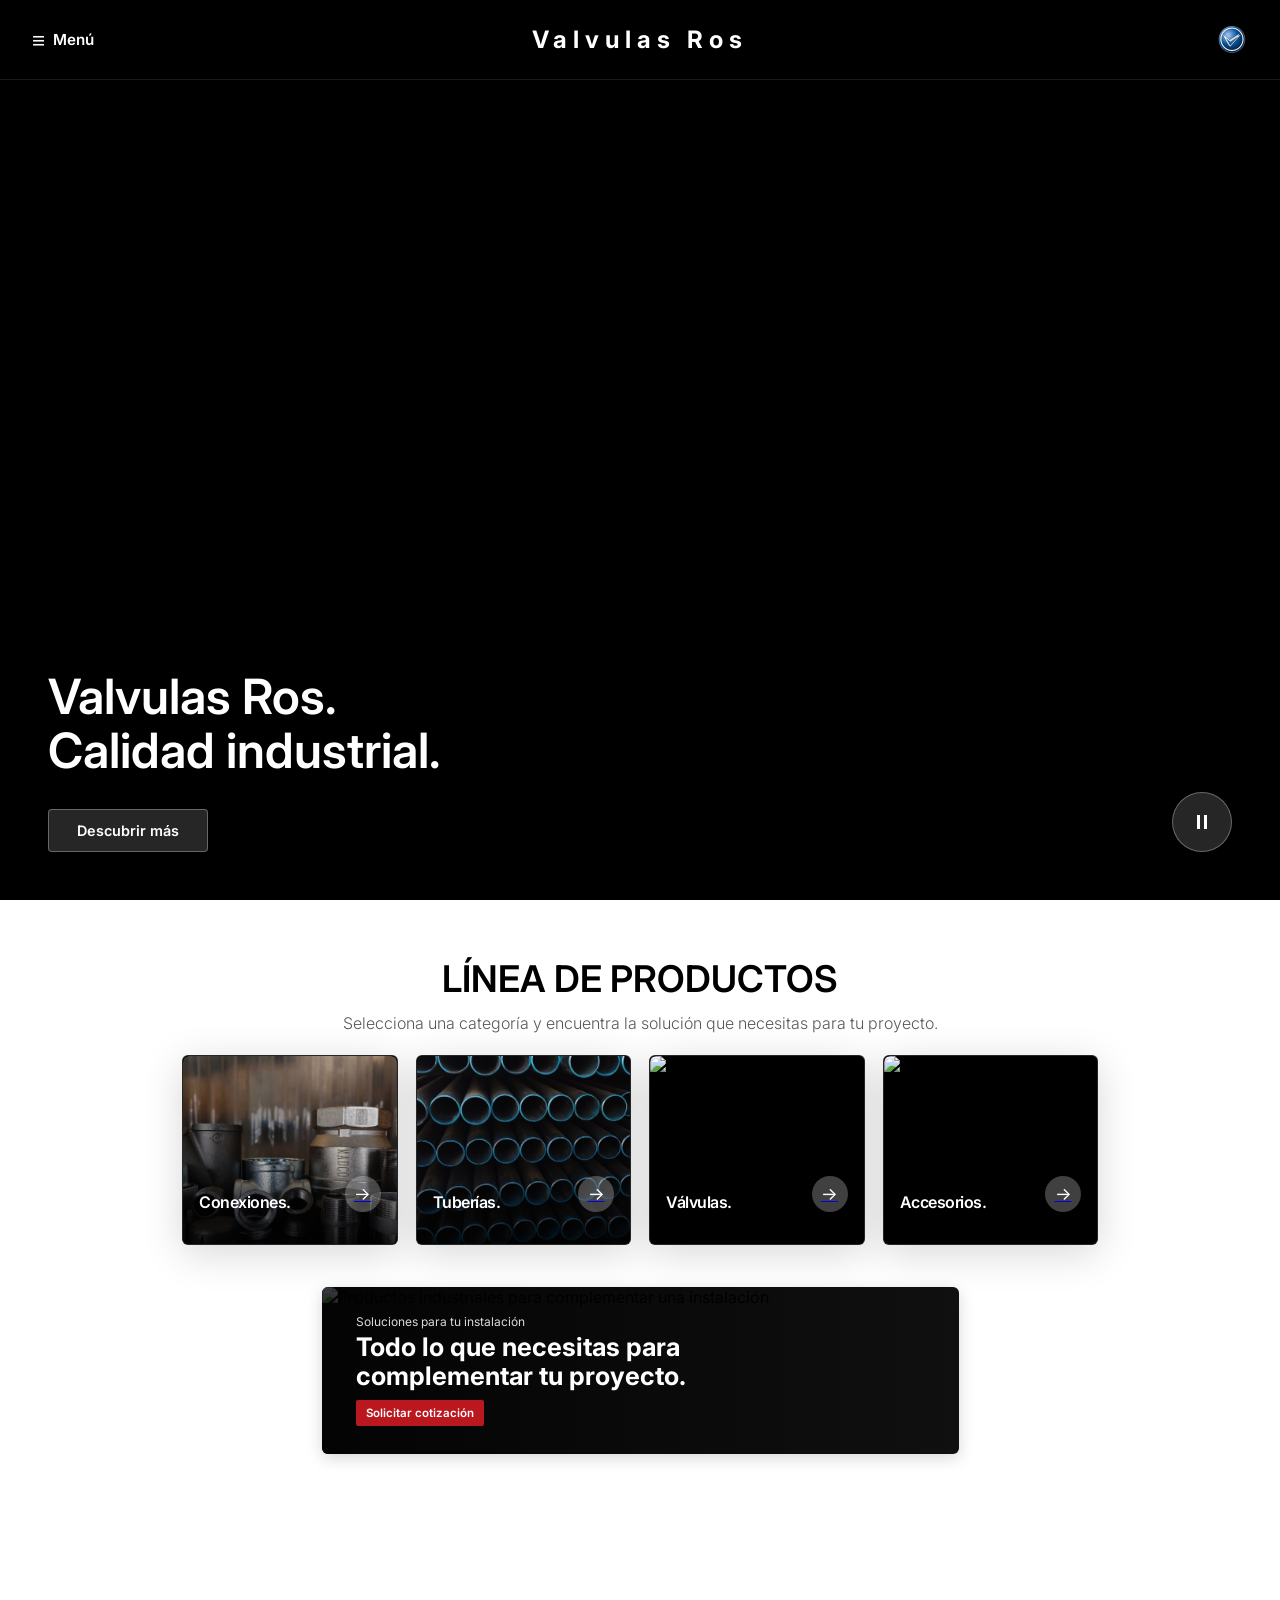
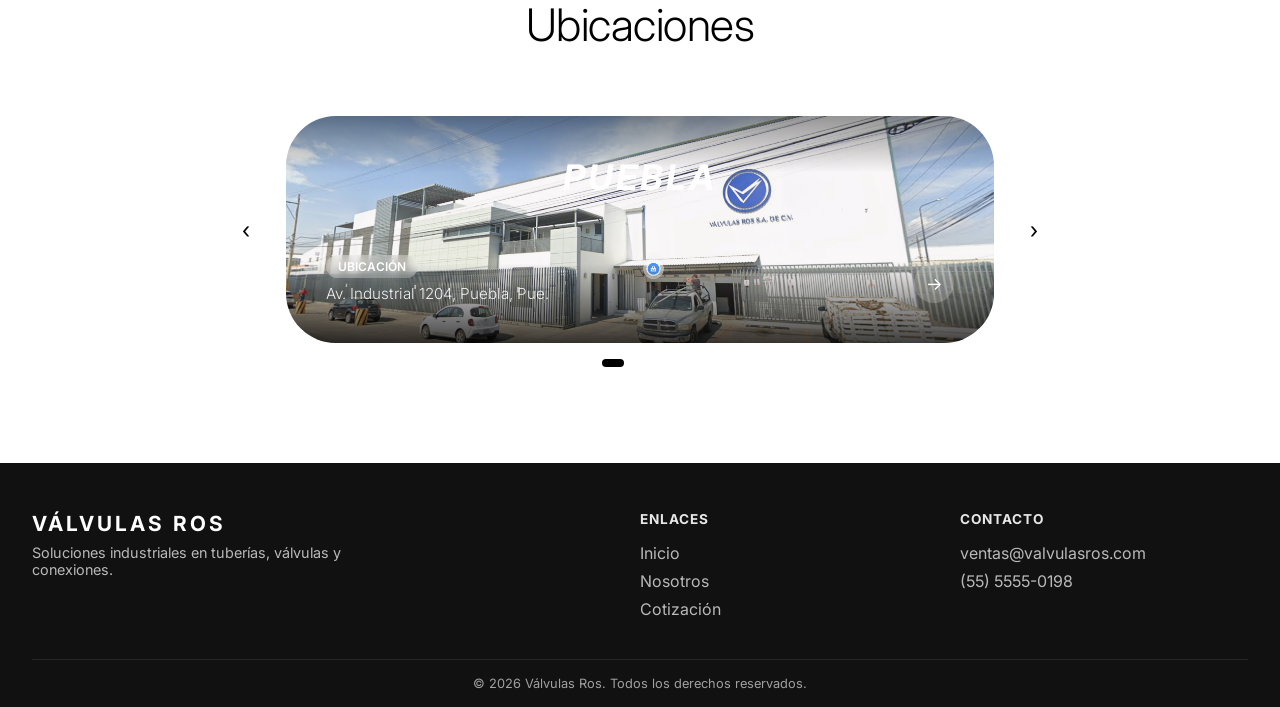
==== commit 6c23051d: "act7" ====
--- a/index.html
+++ b/index.html
@@ -53,9 +53,7 @@
         <!-- Contenedor principal del menú lateral -->
         <div class="sidebar-content">
             <!-- Encabezado con botón para cerrar el menú -->
-            <div class="sidebar-header">
-                <button id="menu-close-btn" class="porsche-close-btn" aria-label="Cerrar menú">&times;</button>
-            </div>
+            <button id="menu-close-btn" class="porsche-close-btn" aria-label="Cerrar menú" title="Cerrar menú">&times;</button>
             
             <!-- Navegación con menú expandible minimalista -->
             <nav class="sidebar-navigation">
@@ -67,6 +65,7 @@
                             <span class="menu-arrow">›</span>
                         </button>
                         <ul class="submenu" id="submenu-marcas">
+                            <li><button type="button" class="submenu-back"><span class="submenu-back-arrow">‹</span> Menú principal</button></li>
                             <li><a href="marcas.html" class="submenu-link">Ver todas</a></li>
                         </ul>
                     </li>
@@ -78,6 +77,7 @@
                             <span class="menu-arrow">›</span>
                         </button>
                         <ul class="submenu" id="submenu-empresa">
+                            <li><button type="button" class="submenu-back"><span class="submenu-back-arrow">‹</span> Menú principal</button></li>
                             <li><a href="nosotros.html" class="submenu-link">Quiénes Somos</a></li>
                             <li><a href="index.html" class="submenu-link">Ubicaciones</a></li>
                         </ul>
@@ -179,7 +179,7 @@
     <!-- ========== BANNER CENTRAL ========== -->
     <!-- La proporción coincide con la imagen final solicitada: 637 x 167 px -->
     <section class="catalog-promo" aria-label="Promoción de productos industriales">
-        <img src="images/Banner.jpg" alt="Productos industriales para complementar una instalación" class="catalog-promo-image">
+        <img src="images/banner.png" alt="Productos industriales para complementar una instalación" class="catalog-promo-image">
         <div class="catalog-promo-content">
             <p class="catalog-promo-eyebrow">Soluciones para tu instalación</p>
             <h2 class="catalog-promo-title">Todo lo que necesitas para complementar tu proyecto.</h2>
--- a/css/styles.css
+++ b/css/styles.css
@@ -427,22 +427,18 @@
     opacity: 1;                         /* Más visible */
 }
 
-/* Submenú: lista de elementos anidados */
+/* Submenú: lista de elementos anidados
+   NOTA: el max-height de acordeón que vivía aquí (versión vieja del menú,
+   antes del rediseño multi-panel) se eliminó a propósito. Esa regla
+   ('.menu-parent-btn.active ~ .submenu { max-height: 600px; }') tenía más
+   especificidad que el nuevo '.submenu { position:absolute; ... }' de más
+   abajo, así que le ganaba y le ponía un techo de 600px al panel completo
+   -- esa era la causa de la "división" con hueco gris debajo del menú de
+   Modelos. La visibilidad ahora la controla por completo '.submenu.is-visible'
+   (ver más abajo), no un max-height animado. */
 .submenu {
     list-style: none;
-    max-height: 0;                      /* Oculto inicialmente */
-    overflow: hidden;                   /* Recorta el contenido */
-    transition: max-height var(--p-duration-md) var(--p-ease-in-out), 
-                opacity var(--p-duration-md) var(--p-ease-in-out); /* Animación suave */
-    opacity: 0;                         /* Invisible */
     padding: 0;
-}
-
-/* Submenú visible cuando el padre está activo */
-.menu-parent-btn.active ~ .submenu {
-    max-height: 600px;                  /* Altura máxima para expandir */
-    opacity: 1;                         /* Visible */
-    padding: 8px 0;                     /* Espaciado */
 }
 
 /* Enlaces dentro del submenú */
@@ -489,7 +485,7 @@
 .hero-section {
     position: relative;
     width: 100%;
-    height: clamp(220px, 48vw, 520px);  /* Hero compacto para mostrar el catálogo */
+    height: 100vh;                       /* Ocupa toda la altura de la ventana */
     background-color: #000;             /* Negro si falla el video */
     overflow: hidden;                   /* Recorta el contenido sobrante */
 }
@@ -796,7 +792,7 @@
 /* Contenedor de la sección */
 .journey-section {
     padding: var(--porsche-spacing-xl) var(--porsche-spacing-lg);
-    max-width: 1400px;
+    max-width: 900px;
     margin: 0 auto;
 }
 
@@ -843,9 +839,9 @@
     position: relative;
     flex: 0 0 100%;                     /* No crece, no encoge, ancho fijo = 100% */
     max-width: 100%;
-    border-radius: 20px;
+    border-radius: 50px;
     overflow: hidden;
-    aspect-ratio: 21 / 9;               /* Formato ancho tipo banner, no cuadrado */
+    aspect-ratio: 28 / 9;               /* Formato ancho tipo banner, no cuadrado */
     cursor: pointer;
 }
 
@@ -853,6 +849,550 @@
 @media (max-width: 768px) {
     .journey-card {
         aspect-ratio: 4 / 3;
+    }
+}
+
+/* ==========================================================================\n+   MENÚ LATERAL MULTIPANEL\n+   ========================================================================== */
+
+.sidebar-content {
+    left: -100%;
+    width: min(760px, calc(100vw - 32px));
+    max-width: none;
+    min-width: 0;
+    padding: 0;
+    background: #fff;
+    border-right: 0;
+    box-shadow: 18px 0 50px rgba(0, 0, 0, 0.18);
+}
+
+.sidebar-header {
+    height: 72px;
+    margin: 0;
+    padding: 18px 24px;
+    border-bottom: 1px solid #e8e8e8;
+}
+
+.porsche-close-btn {
+    position: absolute;
+    top: 16px;
+    right: -56px;
+    z-index: 3;
+    display: flex;
+    align-items: center;
+    justify-content: center;
+    width: 40px;
+    height: 40px;
+    padding: 0;
+    border: 0;
+    border-radius: 50%;
+    background: rgba(55, 55, 57, 0.9);
+    color: #d8d8da;
+    font-size: 1.25rem;
+    line-height: 1;
+    cursor: pointer;
+    box-shadow: 0 3px 12px rgba(0, 0, 0, 0.2);
+    transition: background-color 180ms ease, color 180ms ease, transform 180ms ease;
+}
+
+.porsche-close-btn:hover,
+.porsche-close-btn:focus-visible {
+    background: #444448;
+    color: #fff;
+    transform: scale(1.08);
+    outline: none;
+}
+
+.sidebar-navigation {
+    position: relative;
+    flex: 1;
+    overflow: hidden;
+    background: #f4f4f6;
+}
+
+.sidebar-menu-list {
+    position: static;
+    z-index: auto;
+    width: 48%;
+    height: 100%;
+    margin: 0;
+    padding: 28px 24px;
+    background: #fff;
+}
+
+.menu-item-parent {
+    margin: 0 0 4px;
+    border: 0;
+}
+
+.menu-parent-btn {
+    min-height: 48px;
+    padding: 12px 12px;
+    border-radius: 6px;
+    color: #171717;
+    font-size: 0.95rem;
+    font-weight: 400;
+    letter-spacing: 0;
+    text-transform: none;
+}
+
+.menu-parent-btn:hover,
+.menu-parent-btn.active {
+    padding-left: 12px;
+    background: #f1f1f2;
+    opacity: 1;
+}
+
+.submenu:not(.submenu-modelos) {
+    padding: 48px 64px;
+}
+
+.menu-parent-btn.active ~ .submenu:not(.submenu-modelos) {
+    padding: 48px 64px;
+}
+
+.menu-parent-btn.active .menu-arrow {
+    transform: translateX(2px);
+}
+
+.menu-arrow {
+    font-size: 1.1rem;
+    color: #555;
+    opacity: 1;
+}
+
+.submenu {
+    position: absolute;
+    top: 0;
+    right: 0;
+    bottom: 0;
+    left: 48%;
+    z-index: 1;
+    display: none;
+    max-height: none;
+    padding: 28px 32px;
+    overflow-y: auto;
+    background: #f4f4f6;
+    opacity: 1;
+}
+
+.submenu.is-visible {
+    display: block;
+    animation: sidebarPanelIn 260ms var(--p-ease-out-cubic) both;
+}
+
+.submenu-back {
+    display: flex;
+    align-items: center;
+    gap: 8px;
+    width: 100%;
+    margin: 0 0 24px;
+    padding: 4px 0;
+    border: 0;
+    background: transparent;
+    color: #222;
+    font: inherit;
+    font-size: 0.85rem;
+    cursor: pointer;
+    text-align: left;
+}
+
+.submenu-back:hover {
+    color: #777;
+}
+
+.submenu-back-arrow {
+    font-size: 1.1rem;
+}
+
+.submenu li:not(:first-child) {
+    margin-bottom: 4px;
+}
+
+.submenu-link,
+.sidebar-menu-list li a.submenu-link {
+    display: flex;
+    align-items: center;
+    min-height: 56px;
+    padding: 16px 20px;
+    border-radius: 6px;
+    border: 0;
+    color: #171717;
+    font-size: 1rem;
+    opacity: 1;
+}
+
+.submenu-link:hover,
+.sidebar-menu-list li a.submenu-link:hover {
+    padding-left: 20px;
+    border: 0;
+    color: #777;
+}
+
+.submenu-modelos {
+    padding-top: 48px;
+}
+
+.submenu-modelos > li:first-child {
+    margin-bottom: 12px;
+}
+
+.model-item {
+    margin: 0;
+    border-bottom: 1px solid #e5e5e7;
+}
+
+.model-link {
+    display: grid !important;
+    grid-template-columns: 72px 1fr auto;
+    align-items: center;
+    gap: 12px;
+    min-height: 70px;
+    padding: 8px 0 !important;
+    color: #171717 !important;
+    text-decoration: none;
+    border: 0;
+    background: transparent;
+    font: inherit;
+    text-align: left;
+    cursor: pointer;
+}
+
+.model-link img {
+    width: 72px;
+    height: 50px;
+    border-radius: 3px;
+    object-fit: cover;
+    background: #e3e3e5;
+}
+
+.model-link span:not(.model-arrow) {
+    display: flex;
+    flex-direction: column;
+    gap: 3px;
+}
+
+.model-link strong {
+    font-size: 0.9rem;
+    font-weight: 500;
+}
+
+.model-link small {
+    color: #777;
+    font-size: 0.7rem;
+}
+
+.model-arrow {
+    display: none;
+}
+
+.model-link:hover {
+    color: #777 !important;
+}
+
+.model-link:hover img {
+    opacity: 0.78;
+}
+
+.model-detail-view {
+    position: absolute;
+    inset: 0;
+    display: none;
+    padding: 20px 32px 28px;
+    overflow-y: auto;
+    background: #f4f4f6;
+}
+
+.submenu-modelos.is-detail .model-item {
+    display: none;
+}
+
+/* Esta regla estaba rota (le faltaba el selector, probablemente cortado
+   por accidente en una edición anterior). El display:block queda sin
+   efecto real porque la regla de abajo la vuelve a sobreescribir con
+   display:grid -- pero la animación de entrada sí faltaba y ya se
+   restauró aquí. */
+.submenu-modelos.is-detail .model-detail-view {
+    display: block;
+    animation: sidebarPanelIn 260ms var(--p-ease-out-cubic) both;
+}
+
+.submenu-modelos.is-detail {
+    left: 0;
+    padding: 20px 0 28px;
+}
+
+.submenu-modelos.is-detail .model-detail-view {
+    display: grid;
+    grid-template-columns: 50% 50%;
+    grid-template-rows: auto 1fr;
+    gap: 0;
+    padding: 0;
+}
+
+.model-detail-back {
+    display: flex;
+    align-items: center;
+    gap: 8px;
+    grid-column: 1 / -1;
+    margin: 0;
+    padding: 28px 40px 20px;
+    border: 0;
+    background: transparent;
+    color: #222;
+    font: inherit;
+    font-size: 0.85rem;
+    cursor: pointer;
+}
+
+.model-detail-navigation {
+    grid-column: 1;
+    padding: 0 32px 0 40px;
+    background: #fff;
+    height: 100%;
+}
+
+.model-family-btn {
+    display: grid;
+    grid-template-columns: 1fr auto;
+    align-items: center;
+    width: 100%;
+    min-height: 64px;
+    margin-bottom: 6px;
+    padding: 14px 12px;
+    border: 0;
+    border-radius: 6px;
+    background: transparent;
+    color: #171717;
+    font: inherit;
+    text-align: left;
+    cursor: pointer;
+}
+
+.model-family-btn small {
+    grid-column: 1;
+    color: #777;
+    font-size: 0.68rem;
+}
+
+.model-family-btn > span:last-child {
+    display: none;
+}
+
+.model-family-btn.active,
+.model-family-btn:hover {
+    background: #e9e9eb;
+}
+
+.model-detail-view > .model-detail-content {
+    grid-column: 2;
+    grid-row: 2;
+    padding: 0 40px 28px 48px;
+    overflow-y: auto;
+}
+
+.model-detail-back span {
+    font-size: 1.1rem;
+}
+
+.model-detail-content {
+    display: none;
+}
+
+.model-detail-content.is-visible {
+    display: block;
+}
+
+.model-detail-content img {
+    display: block;
+    width: min(100%, 280px);
+    height: 150px;
+    margin: 4px auto 22px;
+    border-radius: 4px;
+    object-fit: cover;
+    background: #e3e3e5;
+}
+
+.model-detail-content h3 {
+    margin: 0 0 8px;
+    color: #171717;
+    font-size: 1.35rem;
+    font-weight: 500;
+    text-align: center;
+}
+
+.model-detail-content p {
+    max-width: 340px;
+    margin: 0 0 20px;
+    color: #666;
+    font-size: 0.85rem;
+    line-height: 1.5;
+    text-align: center;
+}
+
+.variant-list {
+    display: grid;
+    gap: 18px;
+}
+
+.submenu-modelos .variant-item {
+    display: flex;
+    flex-direction: column;
+    align-items: flex-start;
+    gap: 0;
+    padding: 0 0 18px;
+    border-bottom: 1px solid #e5e5e7;
+    color: #171717;
+    text-decoration: none;
+}
+
+.submenu-modelos .variant-item img {
+    order: 2;
+    width: min(100%, 220px);
+    height: 82px;
+    margin: 10px auto 0;
+    border-radius: 3px;
+    object-fit: cover;
+}
+
+.submenu-modelos .variant-item span {
+    order: 1;
+    display: flex;
+    flex-direction: column;
+    gap: 4px;
+}
+
+.variant-item strong {
+    font-size: 0.8rem;
+    font-weight: 500;
+}
+
+.variant-item small {
+    color: #777;
+    font-size: 0.68rem;
+}
+
+.variant-item:hover {
+    color: #777;
+}
+
+.model-detail-action {
+    display: inline-flex;
+    padding: 11px 18px;
+    border-radius: 3px;
+    background: #111;
+    color: #fff;
+    font-size: 0.8rem;
+    text-decoration: none;
+}
+
+@keyframes sidebarPanelIn {
+    from { opacity: 0; transform: translateX(14px); }
+    to { opacity: 1; transform: translateX(0); }
+}
+
+@media (max-width: 600px) {
+    .sidebar-content {
+        width: 100vw;
+    }
+
+    .porsche-close-btn {
+        top: 16px;
+        right: 16px;
+        width: 38px;
+        height: 38px;
+        border: 0;
+        border-radius: 50%;
+        background: rgba(55, 55, 57, 0.9);
+        color: #d8d8da;
+        box-shadow: 0 3px 12px rgba(0, 0, 0, 0.2);
+    }
+
+    .porsche-close-btn:hover,
+    .porsche-close-btn:focus-visible {
+        width: 38px;
+        transform: scale(1.08);
+    }
+
+    .sidebar-menu-list {
+        width: 42%;
+        padding: 22px 14px;
+    }
+
+    .menu-parent-btn {
+        padding: 12px 8px;
+        font-size: 0.82rem;
+    }
+
+    .menu-parent-btn:hover,
+    .menu-parent-btn.active {
+        padding-left: 8px;
+    }
+
+    .submenu {
+        left: 42%;
+        padding: 22px 20px;
+    }
+
+    .submenu:not(.submenu-modelos) {
+        padding: 32px 24px;
+    }
+
+    .menu-parent-btn.active ~ .submenu:not(.submenu-modelos) {
+        padding: 32px 24px;
+    }
+
+    .model-link {
+        grid-template-columns: 54px 1fr auto;
+        gap: 8px;
+    }
+
+    .model-link img {
+        width: 54px;
+        height: 40px;
+    }
+
+    .model-link strong {
+        font-size: 0.78rem;
+    }
+
+    .model-detail-view {
+        padding: 18px 20px 24px;
+    }
+
+    .submenu-modelos.is-detail .model-detail-view {
+        grid-template-columns: 42% 58%;
+    }
+
+    .model-detail-navigation {
+        padding: 0 10px 0 14px;
+    }
+
+    .model-detail-back {
+        padding-left: 20px;
+        padding-right: 20px;
+    }
+
+    .model-detail-view > .model-detail-content {
+        padding: 0 20px 24px;
+    }
+
+    .model-family-btn {
+        min-height: 52px;
+        padding: 8px;
+        font-size: 0.78rem;
+    }
+
+    .model-detail-content img {
+        height: 120px;
+    }
+
+    .variant-item {
+        padding-bottom: 14px;
+    }
+
+    .variant-item img {
+        width: min(100%, 180px);
+        height: 64px;
     }
 }
 
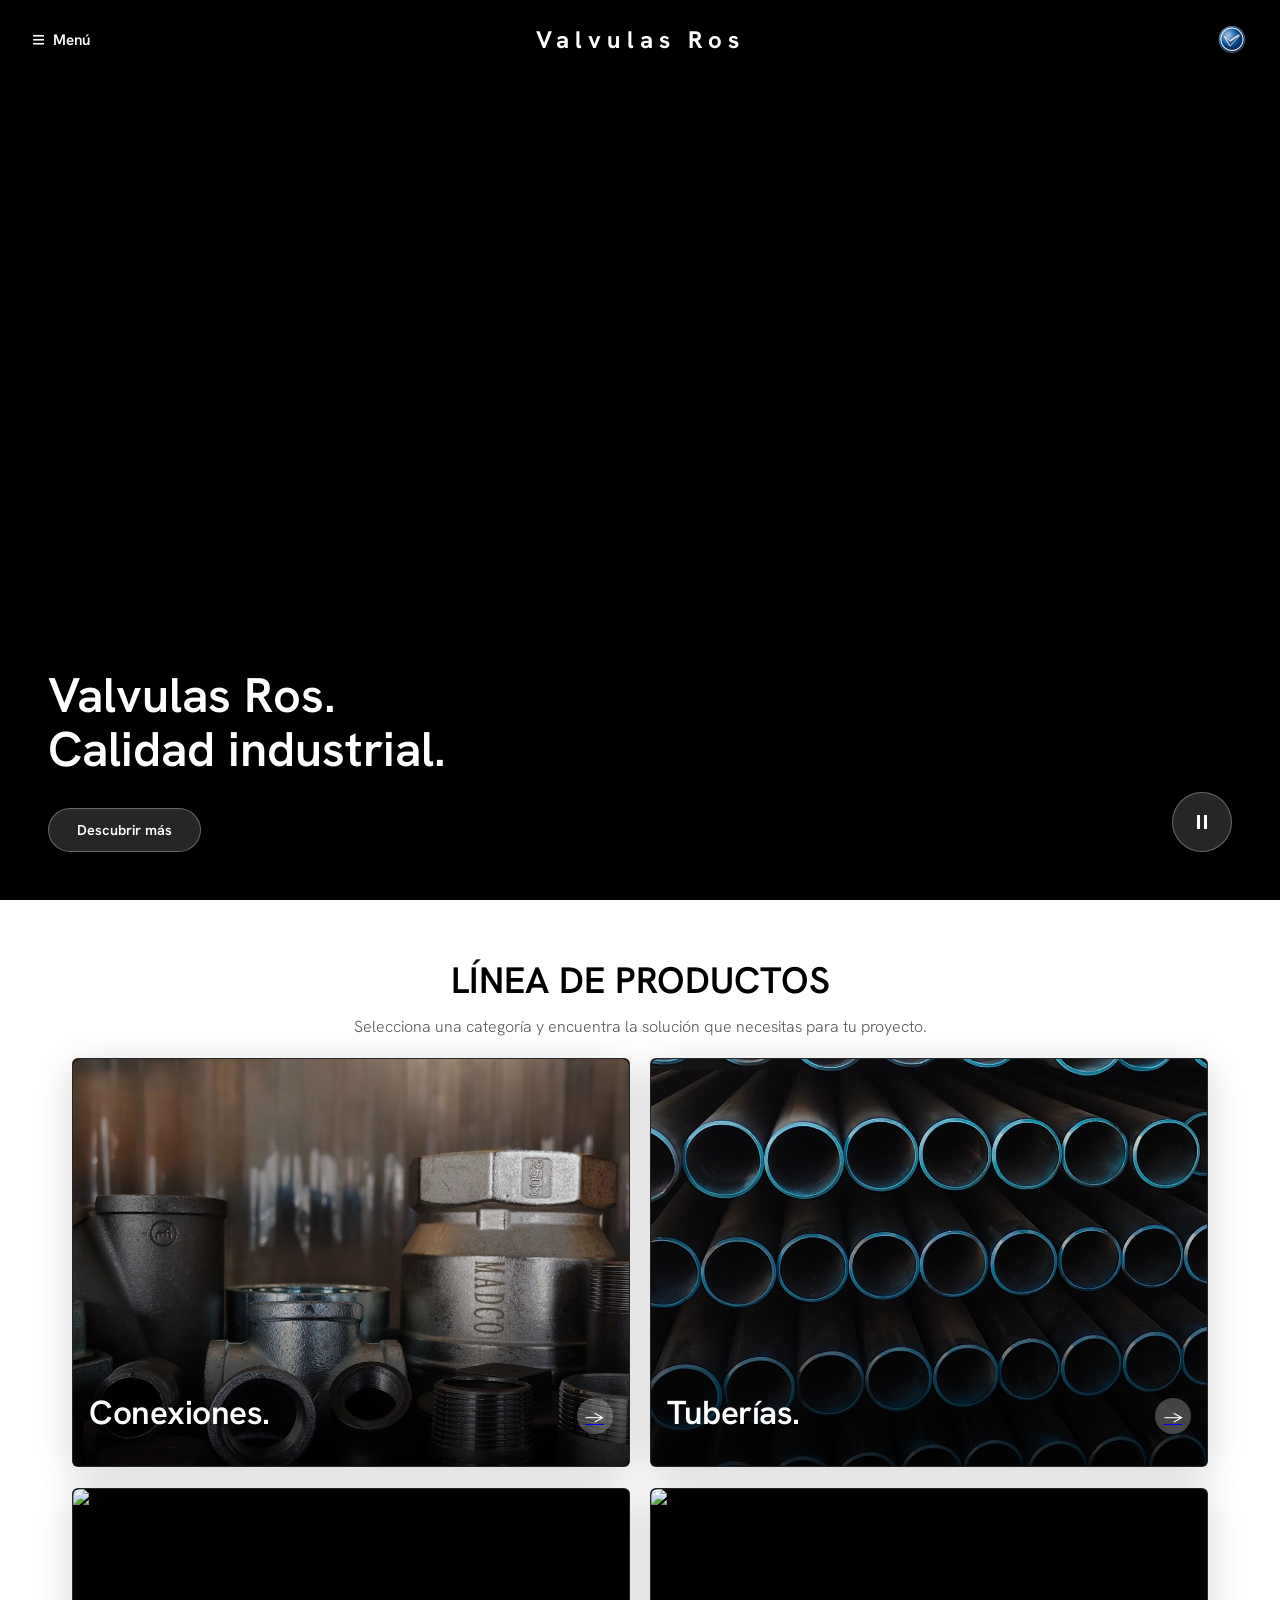
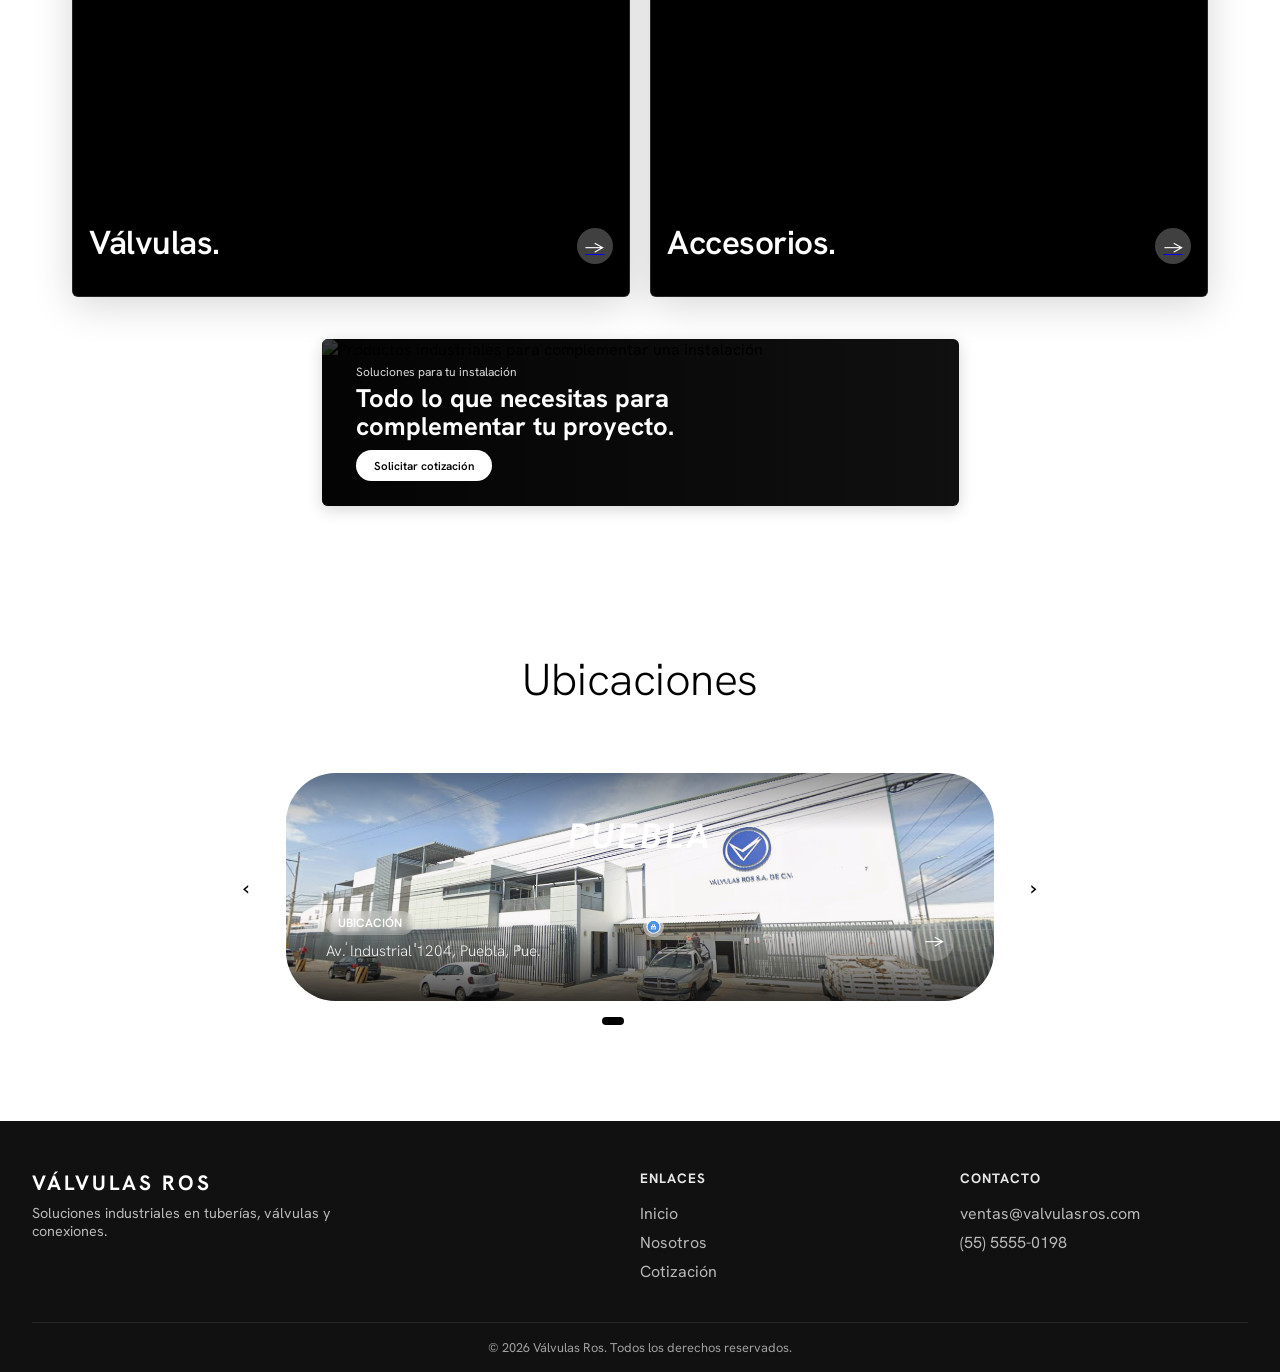
==== commit 4686ffba: "act8" ====
--- a/index.html
+++ b/index.html
@@ -14,7 +14,7 @@
     <link rel="preconnect" href="https://fonts.gstatic.com" crossorigin>
     
     <!-- Importa la fuente Inter en varios pesos (300, 400, 600, 700) -->
-    <link href="https://fonts.googleapis.com/css2?family=Inter:wght@300;400;600;700&display=swap" rel="stylesheet">
+    <link href="https://fonts.googleapis.com/css2?family=Hanken+Grotesk:wght@300;400;500;600;700&display=swap" rel="stylesheet">
     
     <!-- Vinculación del archivo CSS principal con estilos personalizados -->
     <link rel="stylesheet" href="css/styles.css">
--- a/css/styles.css
+++ b/css/styles.css
@@ -24,8 +24,9 @@
     --p-color-error: hsl(357 78% 41%); /* Rojo error */
     
     /* ========== TIPOGRAFÍA PORSCHE ========== */
-    /* Fuente oficial Porsche Next (fallback a Inter) */
-    --p-font-porsche-next: "Porsche Next", "Inter", -apple-system, BlinkMacSystemFont, "Segoe UI", sans-serif;
+    /* "Porsche Next" es una fuente propietaria; usamos Hanken Grotesk como
+       alternativa real (geométrica, condensada) en vez de caer en Inter */
+    --p-font-porsche-next: "Porsche Next", "Hanken Grotesk", -apple-system, BlinkMacSystemFont, "Segoe UI", sans-serif;
     --p-font-sans: var(--p-font-porsche-next);
     --p-font-weight-normal: 400;
     --p-font-weight-semibold: 600;
@@ -103,6 +104,9 @@
     --p-ease-in-out: cubic-bezier(0.25, 0.1, 0.25, 1);
     --p-ease-in: cubic-bezier(0, 0, 0.2, 1);
     --p-ease-out: cubic-bezier(0.4, 0, 0.5, 1);
+    /* Deceleración precisa, sin rebote: usada en paneles de menú y filtros */
+    --p-ease-out-cubic: cubic-bezier(0.22, 1, 0.36, 1);
+    --p-ease-out-quart: cubic-bezier(0.25, 1, 0.5, 1);
     
     /* Transición personalizada */
     --porsche-transition: all var(--p-duration-md) var(--p-ease-in-out);
@@ -201,12 +205,21 @@
     justify-content: space-between;     /* Espacio entre secciones izq/der */
     align-items: center;                /* Centrado vertical */
     padding: clamp(0.5rem, 2vw, 1rem) var(--porsche-spacing-lg); /* Padding fluido */
-    /* Efecto glassmorphism: fondo semi-transparente + blur */
-    background: rgba(0, 0, 0, 0.4);
-    backdrop-filter: blur(12px);        /* Efecto de vidrio borroso */
-    border-bottom: 1px solid rgba(255, 255, 255, 0.1); /* Borde sutil */
+    /* Transparente por defecto (sobre el hero); se vuelve sólida al hacer
+       scroll gracias a la clase .scrolled (ver main.js) */
+    background: transparent;
+    border-bottom: 1px solid transparent;
     z-index: var(--z-navbar);           /* Por encima de otros elementos */
-    transition: background-color var(--p-duration-md) var(--p-ease-in-out);
+    transition: background-color var(--p-duration-md) var(--p-ease-in-out),
+                backdrop-filter var(--p-duration-md) var(--p-ease-in-out),
+                border-color var(--p-duration-md) var(--p-ease-in-out);
+}
+
+/* Estado sólido: aplicado por JS cuando el usuario baja de cierto punto */
+.porsche-navbar.scrolled {
+    background: rgba(0, 0, 0, 0.85);
+    backdrop-filter: blur(12px);
+    border-bottom: 1px solid rgba(255, 255, 255, 0.1);
 }
 
 /* Secciones de la navbar: izquierda y derecha */
@@ -294,8 +307,8 @@
     height: 100%;
     background: rgba(0, 0, 0, 0);      /* Transparente inicialmente */
     backdrop-filter: blur(0px);         /* Sin blur inicialmente */
-    transition: background-color var(--p-duration-md) var(--p-ease-in-out),
-                backdrop-filter var(--p-duration-md) var(--p-ease-in-out); /* Transición suave */
+    transition: background-color var(--p-duration-lg) var(--p-ease-out-cubic),
+                backdrop-filter var(--p-duration-lg) var(--p-ease-out-cubic);
 }
 
 /* Overlay activo: oscurece y aplica blur */
@@ -320,8 +333,9 @@
     flex-direction: column;             /* Elementos apilados verticalmente */
     box-shadow: -20px 0 60px rgba(0, 0, 0, 0.2); /* Sombra suave */
     z-index: var(--z-sidebar-content);  /* Por encima del overlay */
-    transition: left var(--p-duration-lg) var(--p-ease-in-out),
-                transform var(--p-duration-lg) var(--p-ease-in-out); /* Animación fluida */
+    /* Deceleración precisa (sin rebote): única fuente de la animación de
+       entrada/salida del panel, evita duplicarla con keyframes en JS */
+    transition: left var(--p-duration-lg) var(--p-ease-out-quart);
 }
 
 /* Asegura que el sidebar no se expanda más allá de lo necesario */
@@ -540,7 +554,7 @@
     padding: 12px 28px;                 /* Espaciado interno */
     font-size: 0.9rem;
     font-weight: 600;
-    border-radius: 4px;
+    border-radius: var(--p-radius-full);
     cursor: pointer;
     backdrop-filter: blur(8px);         /* Efecto vidrio esmerilado */
     transition: var(--porsche-transition);
@@ -628,20 +642,20 @@
 /* Contenedor principal de la grilla: 2 columnas grandes para diseño premium */
 .porsche-grid-container {
     display: grid;
-    grid-template-columns: repeat(4, minmax(0, 1fr));
-    gap: clamp(8px, 1.6vw, 18px);       /* Separación compacta como la referencia */
+    grid-template-columns: repeat(2, minmax(0, 1fr)); /* 2 columnas grandes, estilo "explora la gama" */
+    gap: clamp(12px, 1.6vw, 24px);
     padding: 0 var(--porsche-spacing-lg) clamp(24px, 4vw, 42px);
-    max-width: 980px;                   /* Mantiene las tarjetas contenidas */
+    max-width: 1200px;                  /* Contenedor más amplio para tarjetas grandes */
     margin: 0 auto;                     /* Centrado */
     width: 100%;                        /* Ocupa todo lo disponible */
 }
 
-/* Tarjeta individual de producto: más grande para diseño premium */
+/* Tarjeta individual de producto: tile grande tipo hero, no miniatura */
 .porsche-card {
     position: relative;
     background-color: #000000;
-    border-radius: var(--p-radius-md);  /* Tarjetas compactas de catálogo */
-    height: clamp(120px, 20vw, 190px);
+    border-radius: var(--p-radius-md);
+    height: clamp(280px, 32vw, 460px);
     overflow: hidden;                   /* Recorta el contenido */
     display: flex;
     transition: var(--porsche-transition);
@@ -650,10 +664,9 @@
     box-shadow: var(--p-shadow-lg);    /* Sombra más profunda para presencia */
 }
 
-/* Efecto hover: levanta la tarjeta y mejora sombra */
+/* Efecto hover: solo la imagen hace zoom, la tarjeta permanece firme (más sobrio) */
 .porsche-card:hover {
-    transform: translateY(-6px);        /* Sube 6 píxeles */
-    box-shadow: var(--p-shadow-lg);    /* Sombra más profunda en hover */
+    box-shadow: var(--p-shadow-lg);
 }
 
 /* Contenedor de imagen */
@@ -696,7 +709,7 @@
 /* Título dentro de la tarjeta */
 .card-title {
     color: #ffffff;
-    font-size: clamp(0.7rem, 1.5vw, 1rem);
+    font-size: clamp(1.3rem, 2.6vw, 2.1rem);
     font-weight: 600;
     letter-spacing: -0.5px;
     margin: 0;
@@ -776,13 +789,21 @@
 }
 
 .catalog-promo-link {
-    background-color: var(--p-color-error);
-    color: #ffffff;
-    padding: 6px 10px;
-    border-radius: var(--p-radius-xs);
+    display: inline-block;
+    background-color: #ffffff;
+    color: #000000;
+    padding: 8px 18px;
+    border-radius: var(--p-radius-full);
     font-size: clamp(0.55rem, 1vw, 0.72rem);
     font-weight: 600;
     text-decoration: none;
+    transition: var(--porsche-transition);
+}
+
+.catalog-promo-link:hover {
+    background-color: transparent;
+    color: #ffffff;
+    box-shadow: inset 0 0 0 1px #ffffff;
 }
 
 /* ==========================================================================
@@ -1082,7 +1103,15 @@
 }
 
 .model-arrow {
-    display: none;
+    display: inline-block;
+    font-size: 1.1rem;
+    color: #b5b5b8;
+    transition: transform var(--p-duration-sm) var(--p-ease-out-cubic);
+}
+
+.model-link:hover .model-arrow {
+    transform: translateX(3px);
+    color: #777;
 }
 
 .model-link:hover {
@@ -1099,6 +1128,10 @@
     display: none;
     padding: 20px 32px 28px;
     overflow-y: auto;
+    /* Mismo contraste que el primer nivel del menú: lista (izquierda) en
+       blanco, panel de contenido (derecha) en gris claro. La columna
+       .model-detail-navigation define su propio blanco por encima de este
+       fondo, así que el contraste queda igual que en .sidebar-menu-list / .submenu */
     background: #f4f4f6;
 }
 
@@ -1133,11 +1166,13 @@
     display: flex;
     align-items: center;
     gap: 8px;
-    grid-column: 1 / -1;
+    /* Solo ocupa la columna izquierda: mantiene el blanco de la navegación
+       de familias y deja la fila derecha en gris, igual que el resto del panel */
+    grid-column: 1;
     margin: 0;
     padding: 28px 40px 20px;
     border: 0;
-    background: transparent;
+    background: #fff;
     color: #222;
     font: inherit;
     font-size: 0.85rem;
@@ -1175,7 +1210,18 @@
 }
 
 .model-family-btn > span:last-child {
-    display: none;
+    grid-column: 2;
+    grid-row: 1 / span 2;
+    justify-self: end;
+    font-size: 1.1rem;
+    color: #b5b5b8;
+    transition: transform var(--p-duration-sm) var(--p-ease-out-cubic);
+}
+
+.model-family-btn:hover > span:last-child,
+.model-family-btn.active > span:last-child {
+    transform: translateX(3px);
+    color: #777;
 }
 
 .model-family-btn.active,
@@ -1215,18 +1261,31 @@
 .model-detail-content h3 {
     margin: 0 0 8px;
     color: #171717;
-    font-size: 1.35rem;
-    font-weight: 500;
-    text-align: center;
+    font-size: 1.6rem;
+    font-weight: 700;
+    font-style: italic;               /* Guiña al logotipo cursivo de Porsche */
+    letter-spacing: -0.5px;
+    text-align: left;
 }
 
 .model-detail-content p {
-    max-width: 340px;
-    margin: 0 0 20px;
+    display: inline-flex;
+    align-items: center;
+    gap: 6px;
+    max-width: none;
+    margin: 0 0 28px;
     color: #666;
     font-size: 0.85rem;
     line-height: 1.5;
-    text-align: center;
+    text-align: left;
+    text-decoration: none;
+    cursor: pointer;
+    transition: gap var(--p-duration-sm) var(--p-ease-out-cubic);
+}
+
+.model-detail-content p:hover {
+    gap: 10px;
+    color: #171717;
 }
 
 .variant-list {
@@ -1267,7 +1326,8 @@
 }
 
 .variant-item small {
-    color: #777;
+    color: var(--p-color-info);
+    font-weight: 500;
     font-size: 0.68rem;
 }
 
@@ -1423,29 +1483,16 @@
 /* En pantallas muy chicas, flechas un poco más pequeñas para no robar
    espacio a la tarjeta */
 @media (max-width: 480px) {
-    /* Mantiene cuatro categorías visibles en una sola fila como en la referencia */
+    /* Tarjetas grandes apiladas en una columna, en vez de 4 miniaturas */
     .porsche-grid-container {
-        gap: 6px;
+        grid-template-columns: 1fr;
+        gap: 12px;
         padding-left: 10px;
         padding-right: 10px;
     }
 
     .porsche-card {
-        height: 84px;
-    }
-
-    .card-overlay-content {
-        padding: 8px 6px;
-    }
-
-    .card-title {
-        font-size: 0.62rem;
-    }
-
-    .circle-arrow {
-        width: 22px;
-        height: 22px;
-        font-size: 0.7rem;
+        height: 220px;
     }
 
     .catalog-promo {
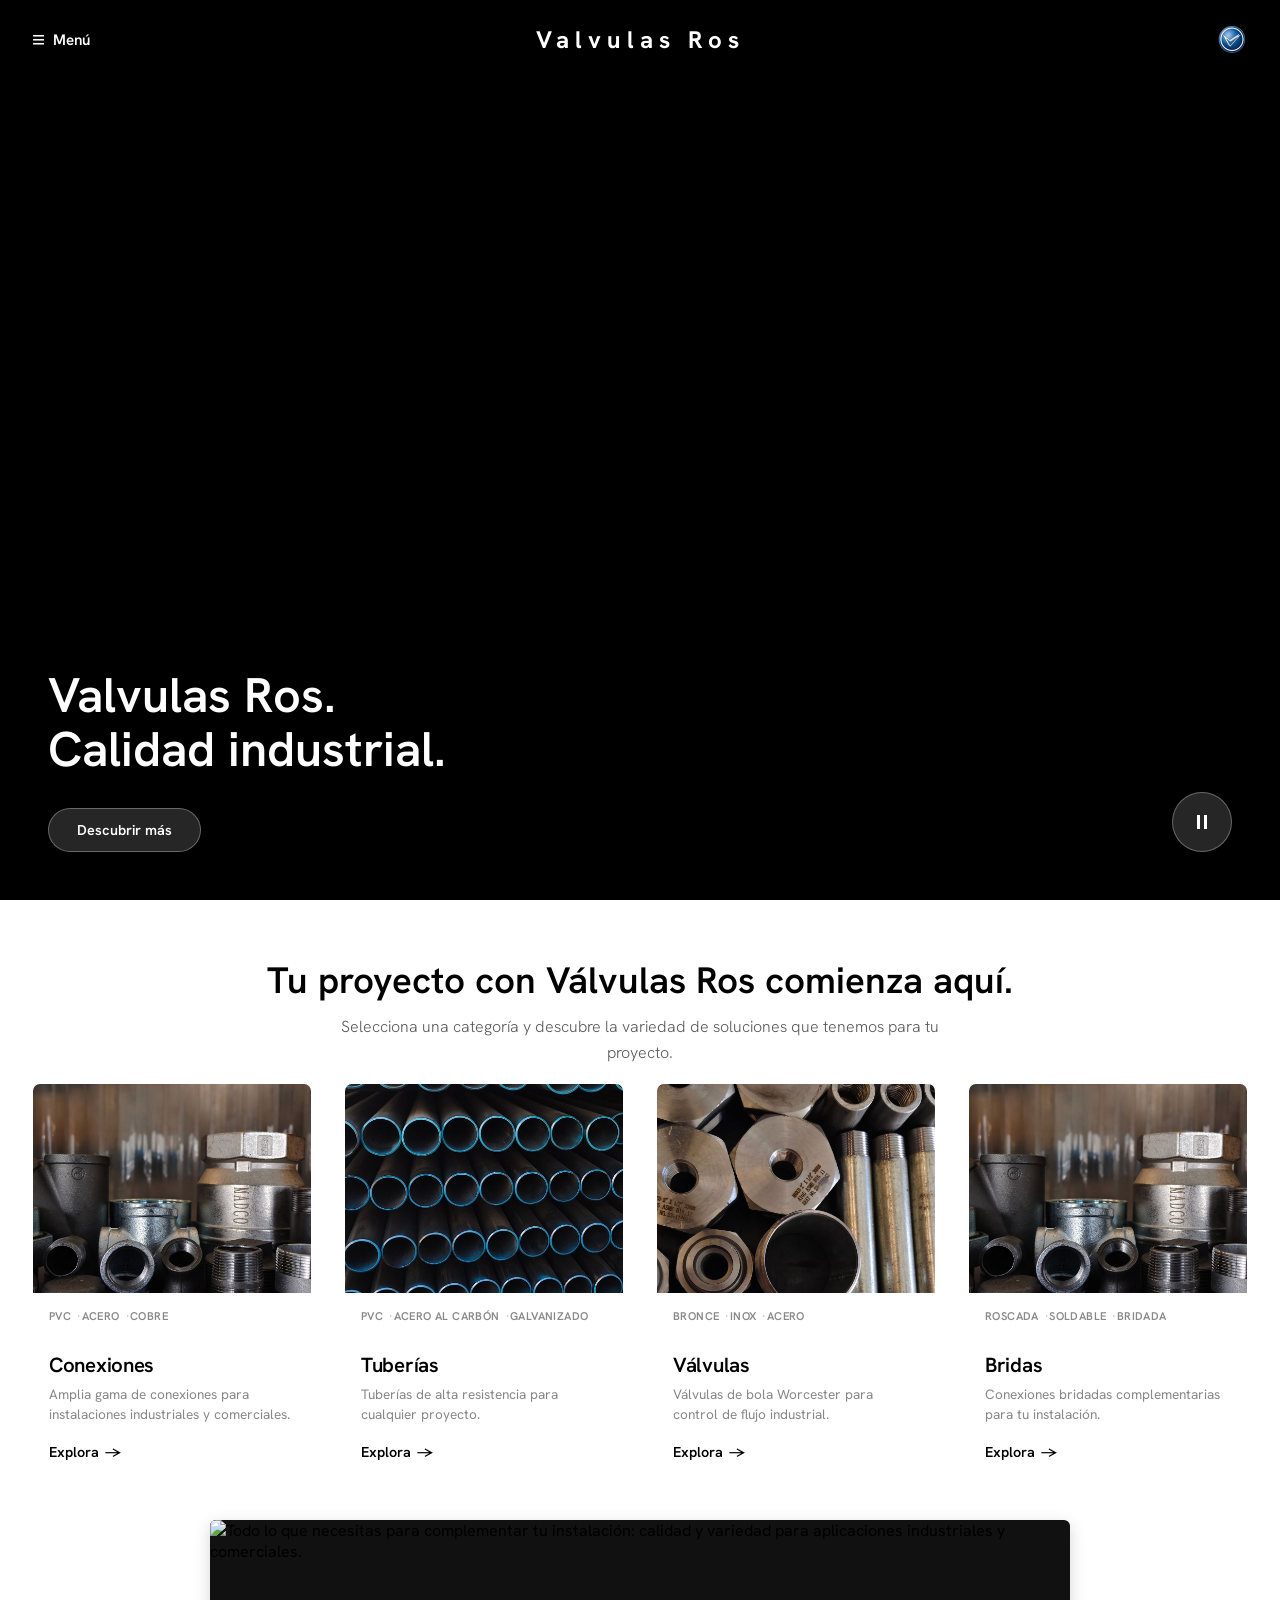
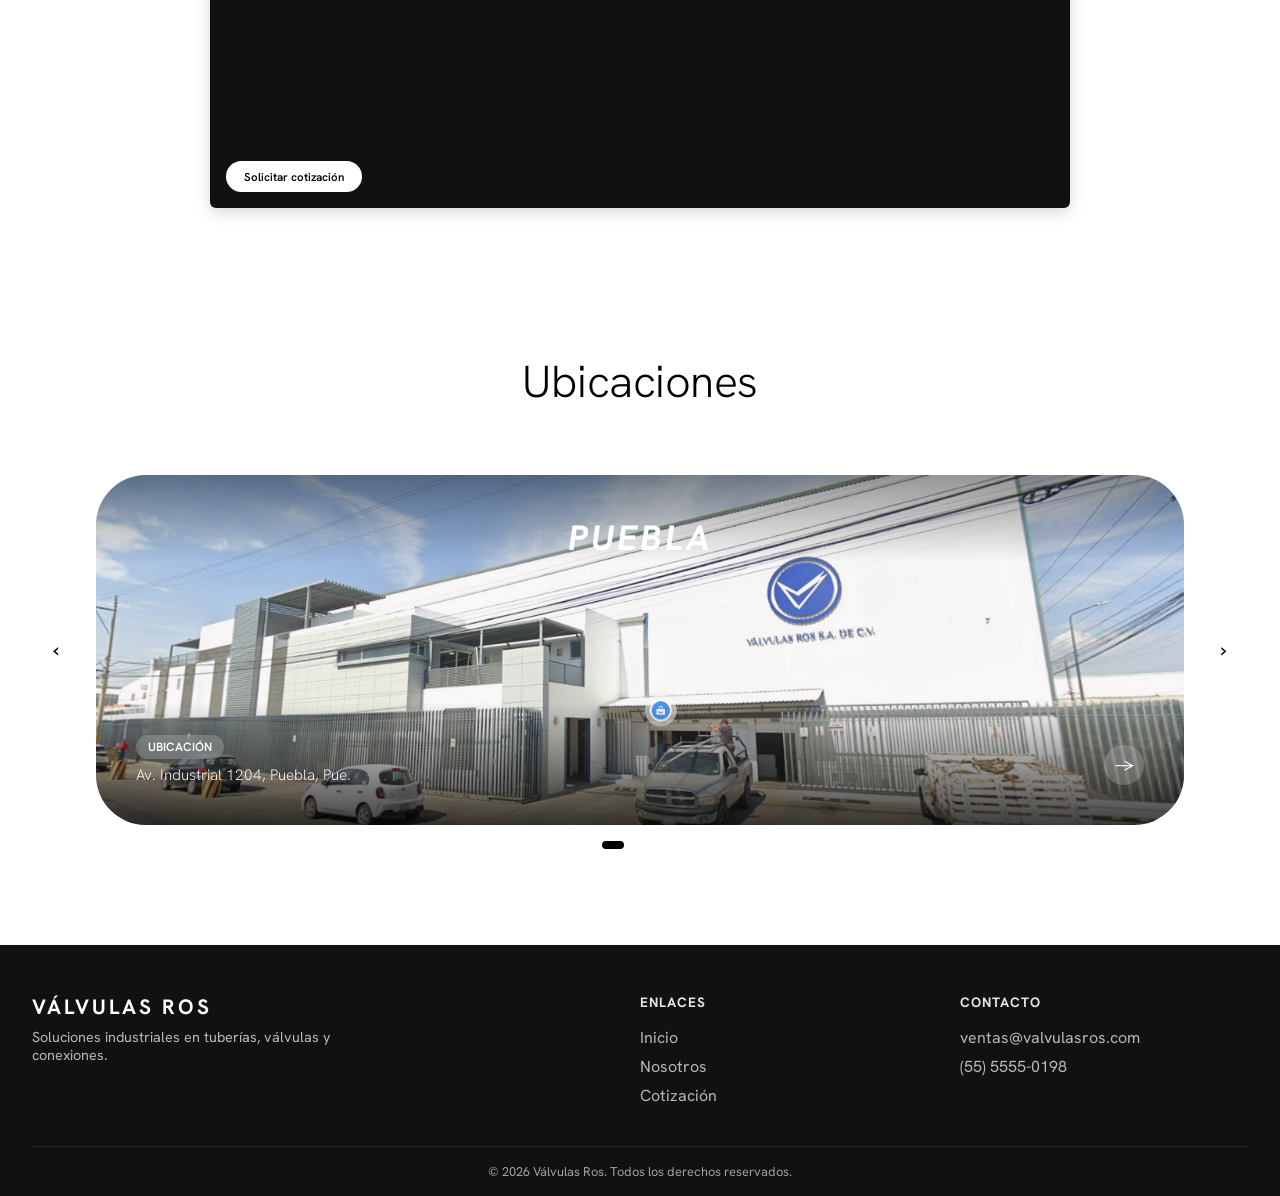
==== commit ca6f4098: "act8" ====
--- a/index.html
+++ b/index.html
@@ -113,26 +113,30 @@
     </main>
 
     <!-- ========== CATÁLOGO DE MATERIALES ========== -->
-    <!-- Encabezado de sección inspirado en la referencia visual proporcionada -->
+    <!-- Encabezado de sección: mismo patrón que "Su viaje con Porsche comienza ahora." -->
     <section class="sucursales-header">
-        <h2 class="sucursales-title">LÍNEA DE PRODUCTOS</h2>
-        <p class="sucursales-subtitle">Selecciona una categoría y encuentra la solución que necesitas para tu proyecto.</p>
-    </section>
-
-    <!-- Grid responsivo con tarjetas de sucursales -->
+        <h2 class="sucursales-title">Tu proyecto con Válvulas Ros comienza aquí.</h2>
+        <p class="sucursales-subtitle">Selecciona una categoría y descubre la variedad de soluciones que tenemos para tu proyecto.</p>
+    </section>
+
+    <!-- Grid de tarjetas de categoría, con el mismo patrón que las tarjetas de
+         modelo de Porsche: imagen arriba, etiquetas de material, descripción
+         corta y enlace "Explora" (en vez de texto superpuesto en la imagen) -->
     <section class="porsche-grid-container">
         <!-- Tarjeta 1: Conexiones -->
         <article class="porsche-card" data-material="conexiones">
-            <!-- Contenedor de imagen -->
             <div class="card-image-wrapper">
                 <img src="images/conexiones2.jpg" alt="Conexiones" class="card-image">
             </div>
-            <!-- Contenedor con título y enlace superpuesto -->
-            <div class="card-overlay-content">
-                <h3 class="card-title">Conexiones.</h3>
-                <a href="catalogo.html?categoria=conexiones" class="card-link" aria-label="Ver catálogo de Conexiones">
-                    <span class="circle-arrow">→</span>
-                </a>
+            <div class="card-body">
+                <div class="card-tags">
+                    <span class="card-tag">PVC</span>
+                    <span class="card-tag">Acero</span>
+                    <span class="card-tag">Cobre</span>
+                </div>
+                <h3 class="card-title">Conexiones</h3>
+                <p class="card-description">Amplia gama de conexiones para instalaciones industriales y comerciales.</p>
+                <a href="catalogo.html?categoria=conexiones" class="card-link">Explora <span class="card-link-arrow">→</span></a>
             </div>
         </article>
 
@@ -141,48 +145,61 @@
             <div class="card-image-wrapper">
                 <img src="images/Tuberia.jpg" alt="Tuberías" class="card-image">
             </div>
-            <div class="card-overlay-content">
-                <h3 class="card-title">Tuberías.</h3>
-                <a href="catalogo.html?categoria=tuberia" class="card-link" aria-label="Ver catálogo de Tuberías">
-                    <span class="circle-arrow">→</span>
-                </a>
+            <div class="card-body">
+                <div class="card-tags">
+                    <span class="card-tag">PVC</span>
+                    <span class="card-tag">Acero al Carbón</span>
+                    <span class="card-tag">Galvanizado</span>
+                </div>
+                <h3 class="card-title">Tuberías</h3>
+                <p class="card-description">Tuberías de alta resistencia para cualquier proyecto.</p>
+                <a href="catalogo.html?categoria=tuberia" class="card-link">Explora <span class="card-link-arrow">→</span></a>
             </div>
         </article>
 
         <!-- Tarjeta 3: Válvulas -->
         <article class="porsche-card" data-material="valvulas">
             <div class="card-image-wrapper">
-                <img src="images/valvulas.jpg" alt="Válvulas" class="card-image">
-            </div>
-            <div class="card-overlay-content">
-                <h3 class="card-title">Válvulas.</h3>
-                <a href="catalogo.html?categoria=valvulas" class="card-link" aria-label="Ver catálogo de Válvulas">
-                    <span class="circle-arrow">→</span>
-                </a>
+                <img src="images/Conexiones.jpg" alt="Válvulas" class="card-image">
+            </div>
+            <div class="card-body">
+                <div class="card-tags">
+                    <span class="card-tag">Bronce</span>
+                    <span class="card-tag">Inox</span>
+                    <span class="card-tag">Acero</span>
+                </div>
+                <h3 class="card-title">Válvulas</h3>
+                <p class="card-description">Válvulas de bola Worcester para control de flujo industrial.</p>
+                <a href="catalogo.html?categoria=valvulas" class="card-link">Explora <span class="card-link-arrow">→</span></a>
             </div>
         </article>
 
-        <!-- Tarjeta 4: Accesorios -->
-        <article class="porsche-card" data-material="accesorios">
+        <!-- Tarjeta 4: Bridas -->
+        <article class="porsche-card" data-material="bridas">
             <div class="card-image-wrapper">
-                <img src="images/accesorios.jpg" alt="Accesorios" class="card-image">
-            </div>
-            <div class="card-overlay-content">
-                <h3 class="card-title">Accesorios.</h3>
-                <a href="catalogo.html?categoria=accesorios" class="card-link" aria-label="Ver catálogo de Accesorios">
-                    <span class="circle-arrow">→</span>
-                </a>
+                <img src="images/conexiones2.jpg" alt="Bridas" class="card-image">
+            </div>
+            <div class="card-body">
+                <div class="card-tags">
+                    <span class="card-tag">Roscada</span>
+                    <span class="card-tag">Soldable</span>
+                    <span class="card-tag">Bridada</span>
+                </div>
+                <h3 class="card-title">Bridas</h3>
+                <p class="card-description">Conexiones bridadas complementarias para tu instalación.</p>
+                <a href="catalogo.html?categoria=bridas" class="card-link">Explora <span class="card-link-arrow">→</span></a>
             </div>
         </article>
     </section>
 
     <!-- ========== BANNER CENTRAL ========== -->
     <!-- La proporción coincide con la imagen final solicitada: 637 x 167 px -->
+    <!-- La imagen banner.png ya trae el título, subtítulo e iconos dibujados
+         en el archivo; por eso NO se repite ese texto en HTML encima (antes
+         se veía "fantasma"/duplicado). Solo se superpone el botón. -->
     <section class="catalog-promo" aria-label="Promoción de productos industriales">
-        <img src="images/banner.png" alt="Productos industriales para complementar una instalación" class="catalog-promo-image">
+        <img src="images/banner.png" alt="Todo lo que necesitas para complementar tu instalación: calidad y variedad para aplicaciones industriales y comerciales." class="catalog-promo-image">
         <div class="catalog-promo-content">
-            <p class="catalog-promo-eyebrow">Soluciones para tu instalación</p>
-            <h2 class="catalog-promo-title">Todo lo que necesitas para complementar tu proyecto.</h2>
             <a href="cotizacion.html" class="catalog-promo-link">Solicitar cotización</a>
         </div>
     </section>
--- a/css/styles.css
+++ b/css/styles.css
@@ -639,42 +639,45 @@
 
 /* ==========================================================================
 
-/* Contenedor principal de la grilla: 2 columnas grandes para diseño premium */
+/* Contenedor principal de la grilla: tarjetas de modelo estilo Porsche
+   ("Su viaje con Porsche comienza ahora."), responsivas, ~4 por fila en desktop */
 .porsche-grid-container {
     display: grid;
-    grid-template-columns: repeat(2, minmax(0, 1fr)); /* 2 columnas grandes, estilo "explora la gama" */
-    gap: clamp(12px, 1.6vw, 24px);
+    grid-template-columns: repeat(auto-fit, minmax(240px, 1fr));
+    gap: clamp(20px, 2.5vw, 36px);
     padding: 0 var(--porsche-spacing-lg) clamp(24px, 4vw, 42px);
-    max-width: 1200px;                  /* Contenedor más amplio para tarjetas grandes */
-    margin: 0 auto;                     /* Centrado */
-    width: 100%;                        /* Ocupa todo lo disponible */
-}
-
-/* Tarjeta individual de producto: tile grande tipo hero, no miniatura */
+    max-width: 1600px;                  /* Usa más ancho en monitores grandes,
+                                            en vez de dejar franjas enormes en blanco */
+    margin: 0 auto;
+    width: 100%;
+}
+
+/* Tarjeta individual: imagen arriba + contenido debajo (no superpuesto),
+   igual que las tarjetas de modelo reales de Porsche */
 .porsche-card {
     position: relative;
-    background-color: #000000;
-    border-radius: var(--p-radius-md);
-    height: clamp(280px, 32vw, 460px);
-    overflow: hidden;                   /* Recorta el contenido */
-    display: flex;
+    background-color: var(--porsche-bg);
+    border-radius: var(--p-radius-lg);
+    overflow: hidden;
+    display: flex;
+    flex-direction: column;
     transition: var(--porsche-transition);
     cursor: pointer;
-    border: 1px solid var(--porsche-border); /* Borde sutil elegante */
-    box-shadow: var(--p-shadow-lg);    /* Sombra más profunda para presencia */
-}
-
-/* Efecto hover: solo la imagen hace zoom, la tarjeta permanece firme (más sobrio) */
+    border: 1px solid var(--porsche-border);
+}
+
+/* Efecto hover: la tarjeta se levanta levemente */
 .porsche-card:hover {
-    box-shadow: var(--p-shadow-lg);
-}
-
-/* Contenedor de imagen */
+    transform: translateY(-4px);
+    box-shadow: var(--p-shadow-md);
+}
+
+/* Contenedor de imagen: proporción fija, esquinas redondeadas solo arriba */
 .card-image-wrapper {
     width: 100%;
-    height: 100%;
-    border-radius: var(--p-radius-md);
-    overflow: hidden;                   /* Recorta la imagen a los bordes redondeados */
+    aspect-ratio: 4 / 3;
+    overflow: hidden;
+    background-color: var(--porsche-gray-light);
 }
 
 /* Imagen de la tarjeta */
@@ -683,109 +686,124 @@
     height: 100%;
     object-fit: cover;                  /* Cubre sin deformarse */
     transition: var(--porsche-transition);
+}
+
+/* Zoom sutil a la imagen en hover */
+.porsche-card:hover .card-image {
+    transform: scale(1.04);
+}
+
+/* Contenido debajo de la imagen: se estira porque el grid ya iguala la
+   altura de las tarjetas de una misma fila (comportamiento por defecto de
+   CSS grid), así que el link "Explora" puede anclarse siempre al fondo */
+.card-body {
+    display: flex;
+    flex-direction: column;
+    flex: 1;
+    gap: 6px;
+    padding: var(--porsche-spacing-md);
+}
+
+/* Etiquetas de material/tipo, como los chips "Gasolina / Eléctrico / Híbrido"
+   de Porsche. min-height reserva el espacio de 2 líneas siempre, para que
+   el título quede a la misma altura sin importar cuántos tags tenga cada
+   tarjeta (si no, la tarjeta con más tags "empuja" el resto hacia abajo) */
+.card-tags {
+    display: flex;
+    flex-wrap: wrap;
+    align-content: flex-start;
+    gap: 4px 0;
+    min-height: 2.2em;
+    margin-bottom: 2px;
+}
+
+.card-tag {
+    font-size: 0.7rem;
+    font-weight: 600;
+    text-transform: uppercase;
+    letter-spacing: 0.4px;
+    color: var(--porsche-text-muted);
+}
+
+.card-tag:not(:last-child)::after {
+    content: "·";
+    margin-left: 6px;
+    opacity: 0.6;
+}
+
+/* Título de la tarjeta: ahora texto normal del tema, no forzado a blanco
+   (ya no va sobre una imagen oscura) */
+.card-title {
+    color: var(--porsche-text);
+    font-size: clamp(1.1rem, 1.6vw, 1.35rem);
+    font-weight: 600;
+    letter-spacing: -0.3px;
+    margin: 0;
+}
+
+/* Descripción corta, como la línea "Deportivo icónico de 2 puertas..." de Porsche */
+.card-description {
+    color: var(--porsche-text-muted);
+    font-size: 0.85rem;
+    line-height: 1.5;
+    margin: 0 0 4px;
+}
+
+/* Enlace "Explora →": texto simple con flecha, no botón/ícono circular */
+.card-link {
+    display: inline-flex;
+    align-items: center;
+    gap: 6px;
+    /* Ancla el link al fondo de la tarjeta, así "Explora" queda alineado
+       en toda la fila sin importar cuántas líneas ocupe la descripción */
+    margin-top: auto;
+    padding-top: 8px;
+    color: var(--porsche-text);
+    text-decoration: none;
+    font-size: 0.9rem;
+    font-weight: 600;
+}
+
+.card-link-arrow {
+    transition: transform var(--p-duration-sm) var(--p-ease-out-cubic);
+}
+
+.card-link:hover .card-link-arrow {
+    transform: translateX(4px);
+}
+
+/* ==========================================================================\n+   5.1 BANNER CENTRAL DEL CATÁLOGO\n+   ========================================================================== */
+
+/* Mantiene la proporción exacta de la imagen solicitada sin deformarla */
+/* La imagen banner.png es de baja resolución nativa (637×167px): ampliarla
+   mucho la vuelve borrosa, así que se limita a un ancho moderado en vez de
+   ocupar todo el ancho de las demás secciones (que si usan fotos grandes).
+   Si en el futuro se sube una versión de mayor resolución, se puede subir
+   este máximo sin problema. */
+.catalog-promo {
+    width: min(860px, calc(100% - 32px));
+    margin: 0 auto clamp(32px, 6vw, 64px);
     border-radius: var(--p-radius-md);
-}
-
-/* Zoom al imagen al hover */
-.porsche-card:hover .card-image {
-    transform: scale(1.04);             /* Amplía 4% */
-}
-
-/* Contenido superpuesto (título y flecha) */
-.card-overlay-content {
-    position: absolute;
-    bottom: 0;
-    left: 0;
-    width: 100%;
-    height: 100%;
-    background: linear-gradient(to top, rgba(0, 0, 0, 0.85) 0%, rgba(0, 0, 0, 0.3) 40%, transparent 100%);
-    display: flex;
-    justify-content: space-between;     /* Contenido a la izquierda, flecha a la derecha */
-    align-items: flex-end;              /* Al final */
-    padding: var(--porsche-spacing-lg) var(--porsche-spacing-md);
-    z-index: 3;
-}
-
-/* Título dentro de la tarjeta */
-.card-title {
-    color: #ffffff;
-    font-size: clamp(1.3rem, 2.6vw, 2.1rem);
-    font-weight: 600;
-    letter-spacing: -0.5px;
-    margin: 0;
-}
-
-/* Ícono circular con flecha */
-.circle-arrow {
-    display: flex;
-    align-items: center;
-    justify-content: center;
-    width: clamp(24px, 4vw, 36px);      /* Escala fluida */
-    height: clamp(24px, 4vw, 36px);     /* Escala fluida */
-    aspect-ratio: 1;                    /* Mantiene proporción cuadrada */
-    border-radius: 50%;
-    background-color: rgba(255, 255, 255, 0.25); /* Semi-transparente */
-    color: #ffffff;
-    font-size: clamp(0.95rem, 1.5vw, 1.1rem); /* Font-size fluido */
-    transition: var(--porsche-transition);
-}
-
-/* Hover: fonda blanco sólido */
-.porsche-card:hover .circle-arrow {
-    background-color: #ffffff;
-    color: #000000;
-}
-
-/* ==========================================================================\n+   5.1 BANNER CENTRAL DEL CATÁLOGO\n+   ========================================================================== */
-
-/* Mantiene la proporción exacta de la imagen solicitada sin deformarla */
-.catalog-promo {
-    position: relative;
-    width: min(637px, calc(100% - 32px));
-    aspect-ratio: 637 / 167;
-    margin: 0 auto clamp(32px, 6vw, 64px);
     overflow: hidden;
-    border-radius: var(--p-radius-md);
     background-color: var(--porsche-gray-dark);
     box-shadow: var(--p-shadow-md);
 }
 
 .catalog-promo-image {
+    display: block;
     width: 100%;
-    height: 100%;
-    display: block;
+    height: auto;
+    aspect-ratio: 637 / 167;
     object-fit: cover;
 }
 
-.catalog-promo::after {
-    content: "";
-    position: absolute;
-    inset: 0;
-    background: linear-gradient(90deg, rgba(0, 0, 0, 0.78), rgba(0, 0, 0, 0.08));
-}
-
+/* Barra debajo de la imagen: solo el botón, ya que el título/subtítulo/
+   iconos ya están dibujados dentro de la propia imagen (ponerlos otra vez
+   en HTML encima se veía como texto duplicado/fantasma) */
 .catalog-promo-content {
-    position: absolute;
-    z-index: 1;
-    inset: 0 auto 0 clamp(16px, 4vw, 34px);
-    width: min(58%, 360px);
-    display: flex;
-    flex-direction: column;
-    justify-content: center;
-    align-items: flex-start;
-    color: #ffffff;
-}
-
-.catalog-promo-eyebrow {
-    font-size: clamp(0.55rem, 1vw, 0.75rem);
-    margin-bottom: 4px;
-    opacity: 0.85;
-}
-
-.catalog-promo-title {
-    font-size: clamp(0.9rem, 2.1vw, 1.6rem);
-    line-height: 1.1;
-    margin-bottom: 10px;
+    display: flex;
+    justify-content: flex-start;
+    padding: var(--porsche-spacing-md);
 }
 
 .catalog-promo-link {
@@ -813,7 +831,9 @@
 /* Contenedor de la sección */
 .journey-section {
     padding: var(--porsche-spacing-xl) var(--porsche-spacing-lg);
-    max-width: 900px;
+    max-width: 1400px;                  /* Antes 900px: en monitores anchos
+                                            el carrusel quedaba diminuto y
+                                            rodeado de espacio en blanco */
     margin: 0 auto;
 }
 
@@ -1483,16 +1503,12 @@
 /* En pantallas muy chicas, flechas un poco más pequeñas para no robar
    espacio a la tarjeta */
 @media (max-width: 480px) {
-    /* Tarjetas grandes apiladas en una columna, en vez de 4 miniaturas */
+    /* Tarjetas apiladas en una columna en pantallas muy chicas */
     .porsche-grid-container {
         grid-template-columns: 1fr;
         gap: 12px;
         padding-left: 10px;
         padding-right: 10px;
-    }
-
-    .porsche-card {
-        height: 220px;
     }
 
     .catalog-promo {
@@ -1797,7 +1813,10 @@
 
 /* Contenedor principal del footer */
 .site-footer {
-    background-color: var(--porsche-gray-dark); /* Se invierte automáticamente en modo oscuro */
+    /* Fijo (no usa --porsche-gray-dark): esa variable se invierte a casi
+       blanco en modo oscuro, y el texto de aquí es siempre blanco, así que
+       el footer debe permanecer oscuro sin importar el tema activo */
+    background-color: #111111;
     color: #ffffff;
     padding: var(--porsche-spacing-xl) var(--porsche-spacing-lg) var(--porsche-spacing-md);
     margin-top: var(--porsche-spacing-xl);       /* Separación del contenido de arriba */
@@ -2051,3 +2070,228 @@
     opacity: 0.8;
     line-height: 1.6;
 }
+
+/* ==========================================================================
+   10. PÁGINA "COTIZACIÓN" (Formulario dos columnas, estilo minimalista)
+   ========================================================================== */
+
+/* Sección principal: deja espacio superior para no quedar bajo la navbar fija */
+.quote-section {
+    max-width: 1200px;
+    margin: 0 auto;
+    padding: clamp(110px, 13vw, 170px) var(--porsche-spacing-lg) clamp(48px, 8vw, 96px);
+}
+
+/* Rejilla: formulario a la izquierda, imagen a la derecha */
+.quote-layout {
+    display: grid;
+    grid-template-columns: 1.1fr 0.9fr;
+    gap: clamp(32px, 5vw, 80px);
+    align-items: center;
+}
+
+/* En pantallas medianas/chicas: una sola columna (la imagen se oculta) */
+@media (max-width: 900px) {
+    .quote-layout {
+        grid-template-columns: 1fr;
+    }
+    .quote-image-col {
+        display: none;
+    }
+}
+
+/* Título de la sección */
+.quote-title {
+    font-size: clamp(2rem, 4vw, 3rem);
+    font-weight: 700;
+    text-transform: uppercase;
+    letter-spacing: -0.5px;
+    margin: 0;
+}
+
+/* Subrayado ondulado decorativo bajo el título */
+.quote-title-wave {
+    display: block;
+    width: 72px;
+    height: 12px;
+    margin: 10px 0 22px;
+    color: var(--porsche-text);        /* La onda hereda el color del tema */
+}
+
+/* Texto introductorio */
+.quote-intro {
+    font-size: 1.05rem;
+    font-weight: 300;
+    opacity: 0.7;
+    max-width: 440px;
+    line-height: 1.6;
+    margin-bottom: clamp(2rem, 4vw, 3rem);
+}
+
+/* Rejilla de campos: dos columnas */
+.quote-grid {
+    display: grid;
+    grid-template-columns: 1fr 1fr;
+    gap: 1.75rem 2rem;
+}
+
+/* Campos que ocupan todo el ancho (asunto y detalles) */
+.quote-field--full {
+    grid-column: 1 / -1;
+}
+
+/* En pantallas chicas: campos apilados */
+@media (max-width: 560px) {
+    .quote-grid {
+        grid-template-columns: 1fr;
+    }
+}
+
+/* Inputs minimalistas: solo línea inferior */
+.quote-input {
+    width: 100%;
+    padding: 10px 2px;
+    border: none;
+    border-bottom: 1px solid var(--porsche-text-muted);
+    background: transparent;
+    color: var(--porsche-text);
+    font-family: inherit;
+    font-size: 1rem;
+    transition: border-color var(--p-duration-sm) var(--p-ease-in-out);
+}
+
+.quote-input::placeholder {
+    color: var(--porsche-text-muted);
+    opacity: 1;                        /* Firefox atenúa placeholders por defecto */
+}
+
+.quote-input:focus {
+    outline: none;
+    border-bottom-color: var(--porsche-text);
+}
+
+/* El área de detalles sí lleva borde completo y se puede redimensionar en vertical */
+.quote-textarea {
+    border: 1px solid var(--porsche-text-muted);
+    border-radius: var(--p-radius-lg);
+    padding: 12px 14px;
+    min-height: 110px;
+    resize: vertical;
+}
+
+/* Bloque de subir archivo */
+.quote-file {
+    display: flex;
+    align-items: center;
+    flex-wrap: wrap;
+    gap: 12px;
+    margin-top: 2rem;
+}
+
+/* Oculta el input de archivo nativo (feo) y usamos el label como botón */
+.quote-file-input {
+    position: absolute;
+    width: 1px;
+    height: 1px;
+    padding: 0;
+    overflow: hidden;
+    clip: rect(0, 0, 0, 0);
+    white-space: nowrap;
+    border: 0;
+}
+
+.quote-file-btn {
+    display: inline-block;
+    padding: 9px 20px;
+    border: 1px solid var(--porsche-text);
+    border-radius: var(--p-radius-full);
+    font-size: 0.85rem;
+    font-weight: 600;
+    cursor: pointer;
+    transition: var(--porsche-transition);
+}
+
+.quote-file-btn:hover {
+    background-color: var(--porsche-text);
+    color: var(--porsche-bg);
+}
+
+/* El foco por teclado en el input oculto marca el botón visible */
+.quote-file-input:focus-visible + .quote-file-btn {
+    outline: 2px solid var(--p-color-info);
+    outline-offset: 2px;
+}
+
+.quote-file-name {
+    font-size: 0.85rem;
+    color: var(--porsche-text-muted);
+}
+
+/* Botón de envío: pill a lo ancho */
+.quote-submit {
+    width: 100%;
+    margin-top: 2.5rem;
+    padding: 15px;
+    border: 1px solid var(--porsche-text);
+    border-radius: var(--p-radius-full);
+    background-color: var(--porsche-text);
+    color: var(--porsche-bg);
+    font-size: 1rem;
+    font-weight: 600;
+    cursor: pointer;
+    transition: var(--porsche-transition);
+}
+
+.quote-submit:hover {
+    background-color: transparent;
+    color: var(--porsche-text);
+}
+
+/* Columna de imagen: placeholder mientras no haya foto real */
+.quote-image-placeholder {
+    width: 100%;
+    aspect-ratio: 3 / 4;
+    border-radius: var(--p-radius-3xl);
+    background-color: var(--porsche-gray-light);
+    border: 1px dashed var(--porsche-text-muted);
+    display: flex;
+    align-items: center;
+    justify-content: center;
+    text-align: center;
+    color: var(--porsche-text-muted);
+    font-size: 1rem;
+    line-height: 1.5;
+}
+
+.quote-image-placeholder small {
+    font-size: 0.75rem;
+    opacity: 0.8;
+}
+
+/* Imagen real del colaborador en la columna derecha */
+.quote-image {
+    width: 100%;
+    height: auto;
+    display: block;
+    border-radius: var(--p-radius-3xl);
+    object-fit: cover;
+}
+
+/* Horario de atención bajo el formulario */
+.quote-hours {
+    margin-top: 2rem;
+    font-size: 0.9rem;
+    color: var(--porsche-text-muted);
+    line-height: 1.5;
+}
+
+.quote-hours-label {
+    display: block;
+    font-size: 0.75rem;
+    font-weight: 600;
+    text-transform: uppercase;
+    letter-spacing: 1px;
+    margin-bottom: 4px;
+    color: var(--porsche-text);
+    opacity: 0.6;
+}
